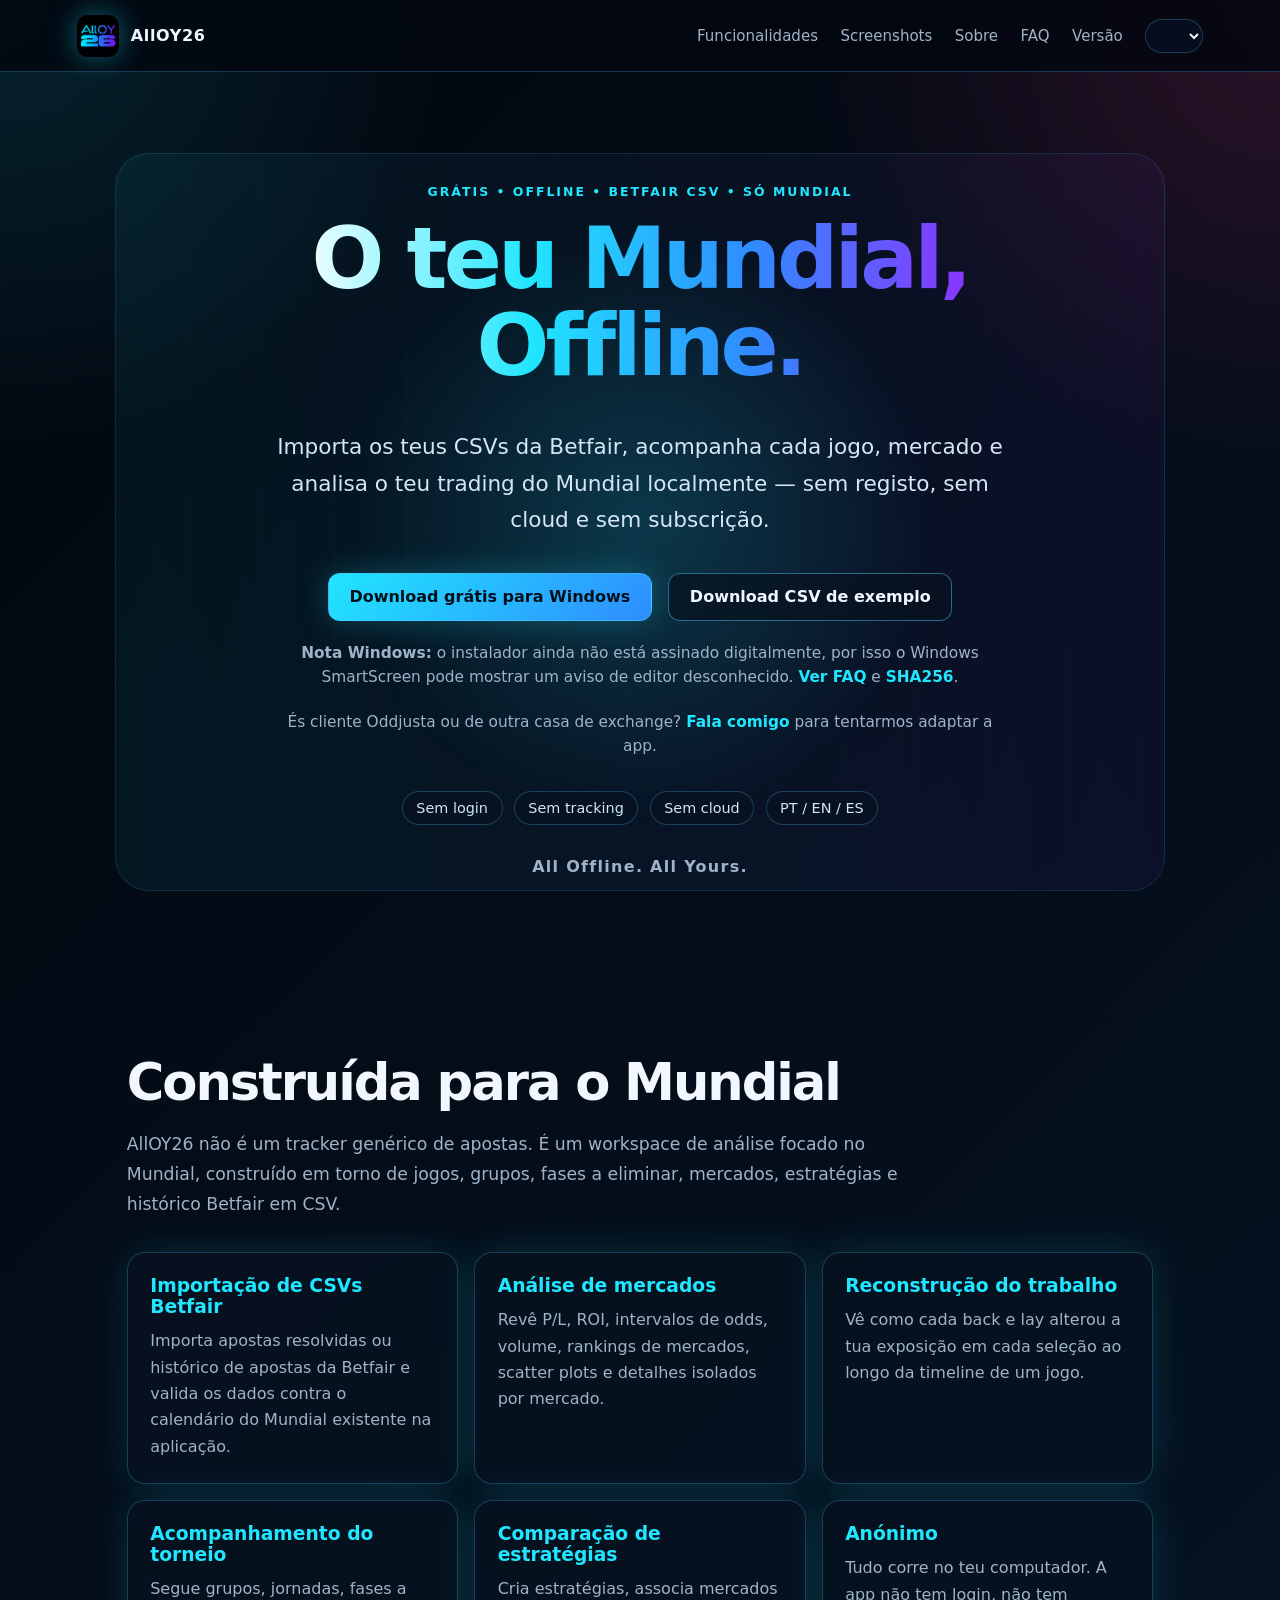
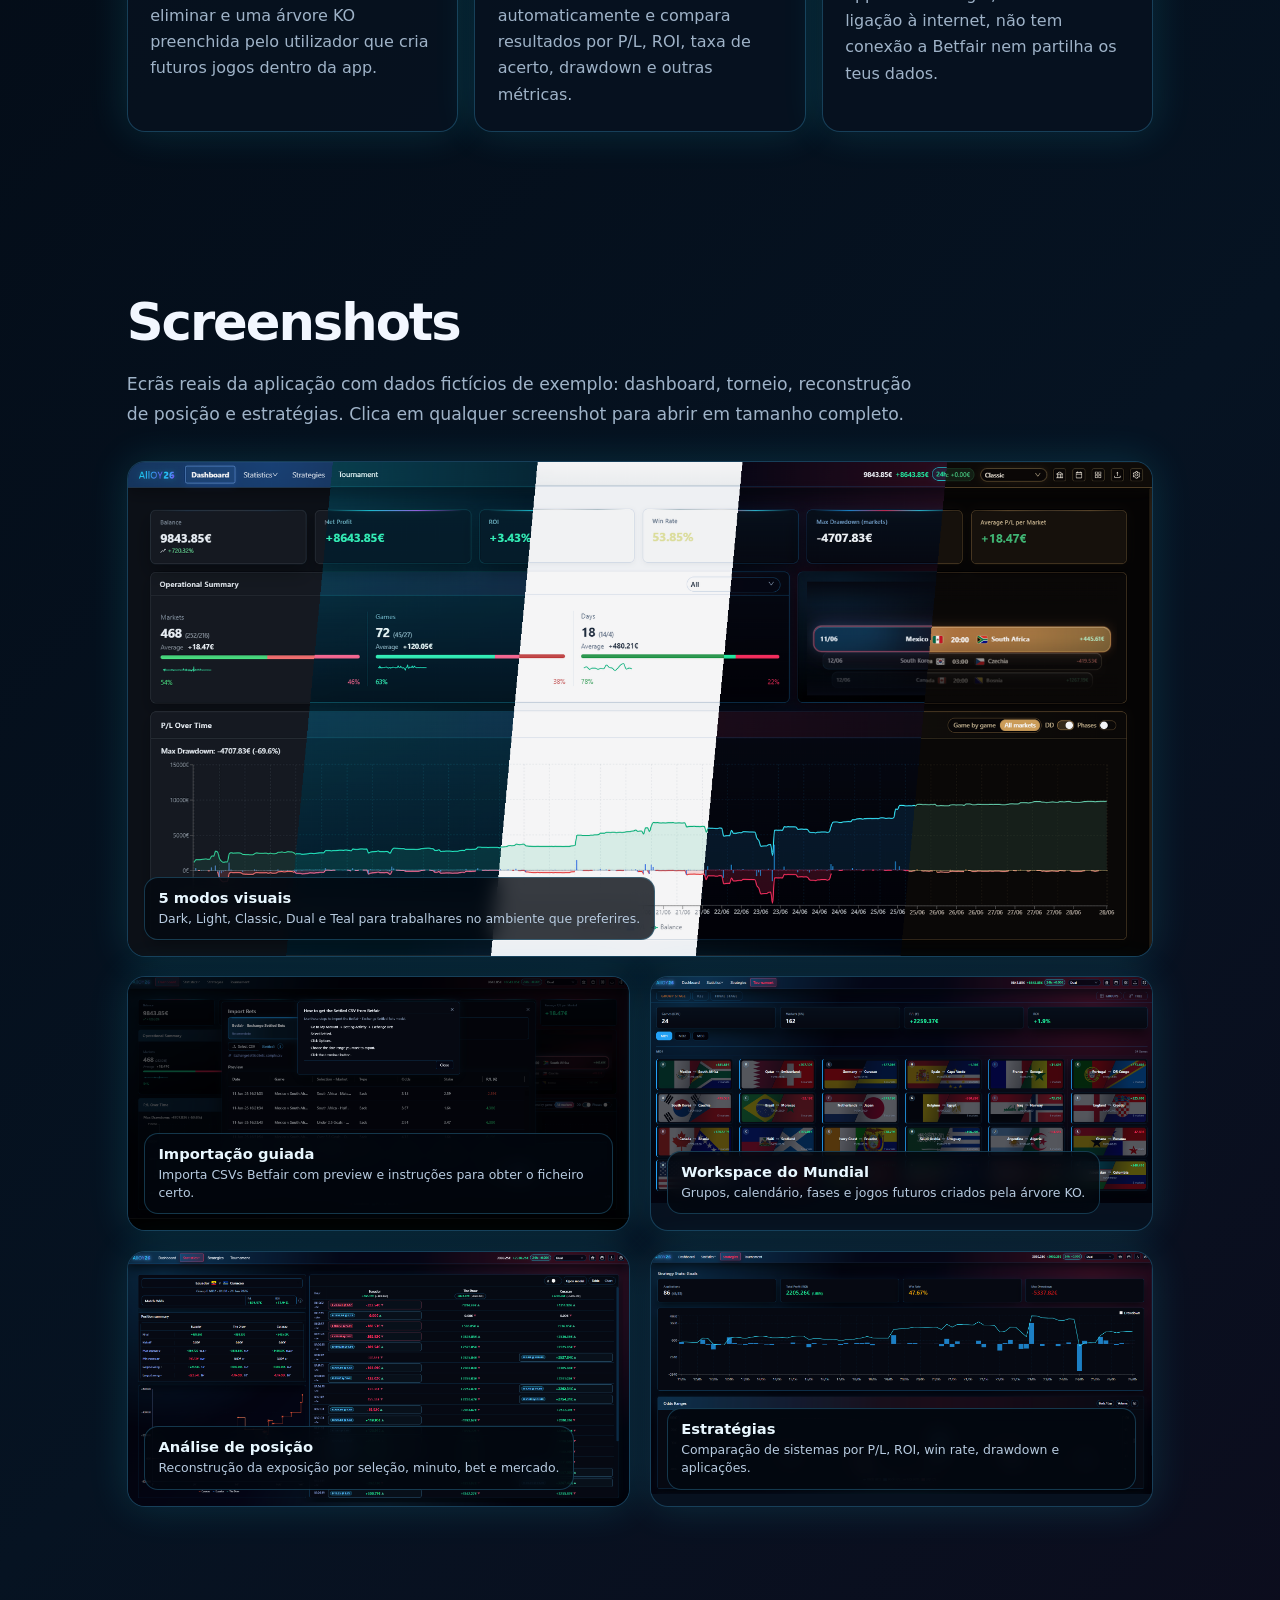
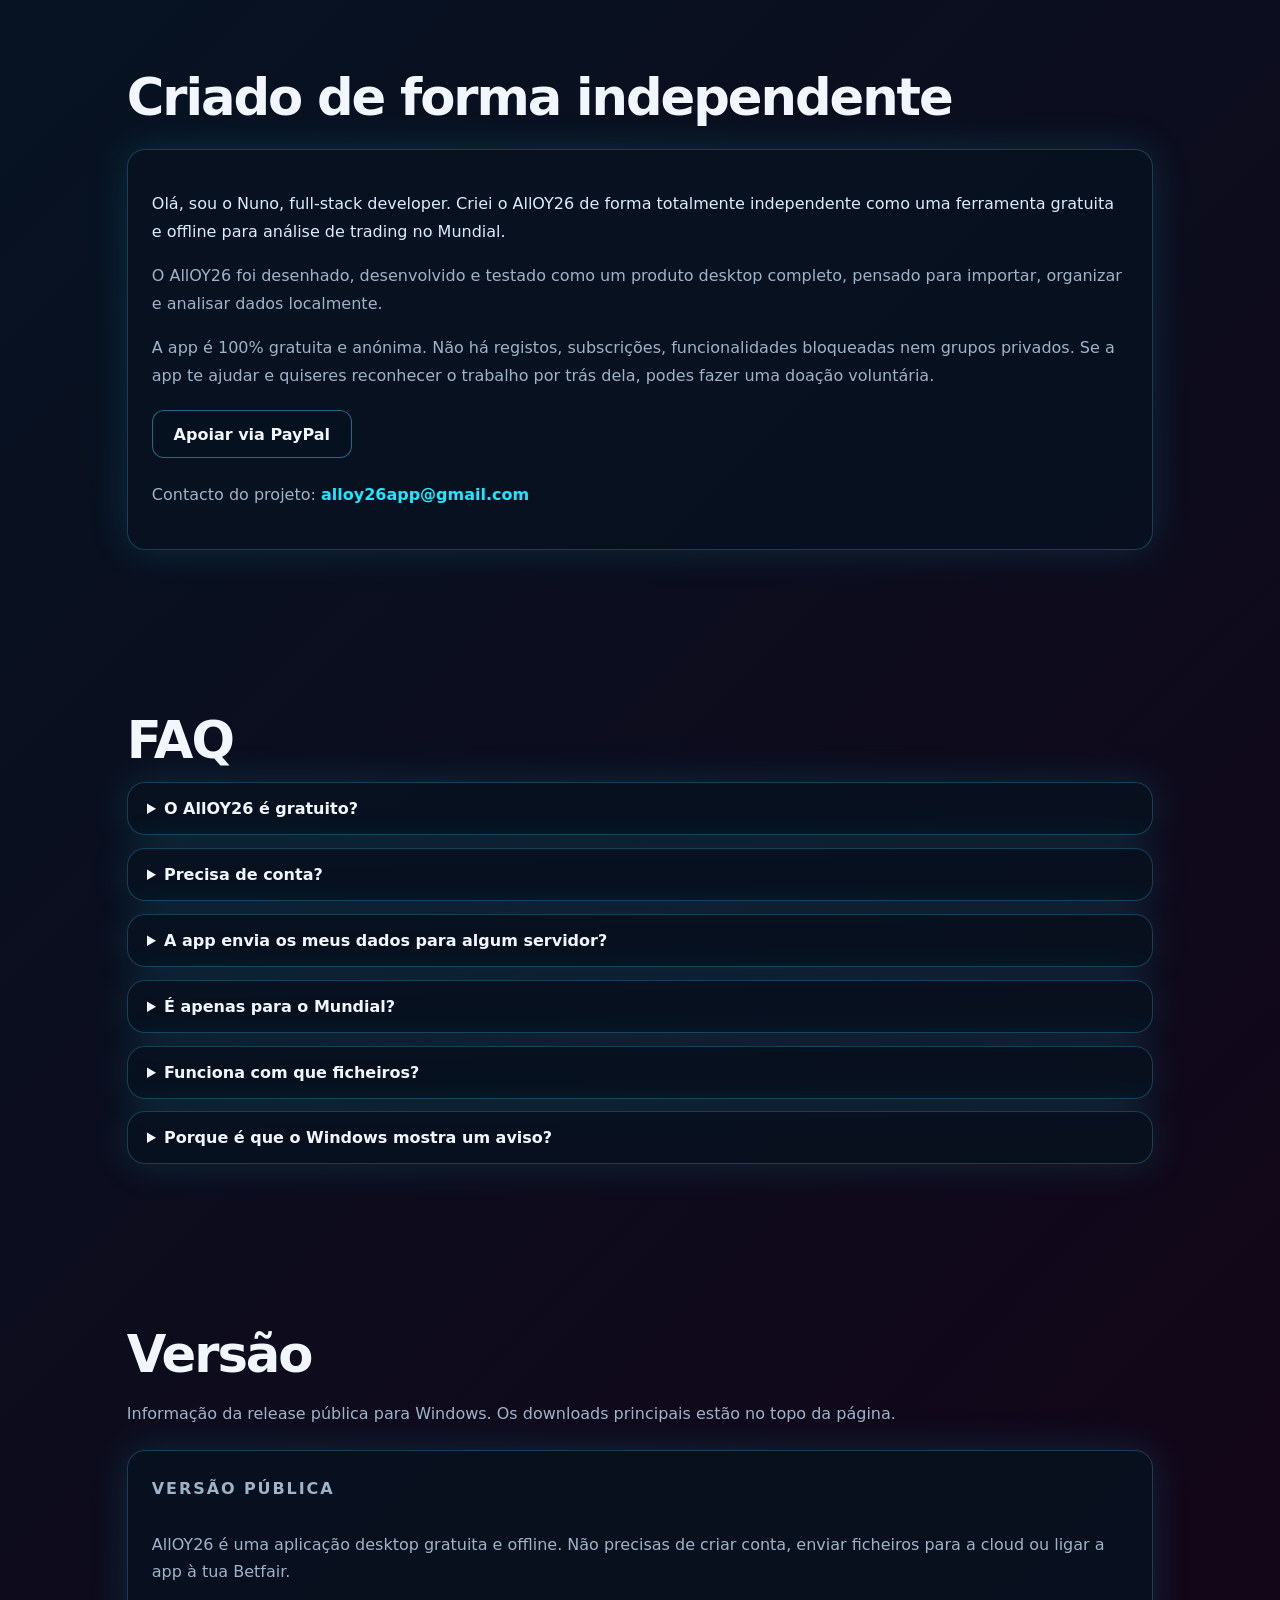
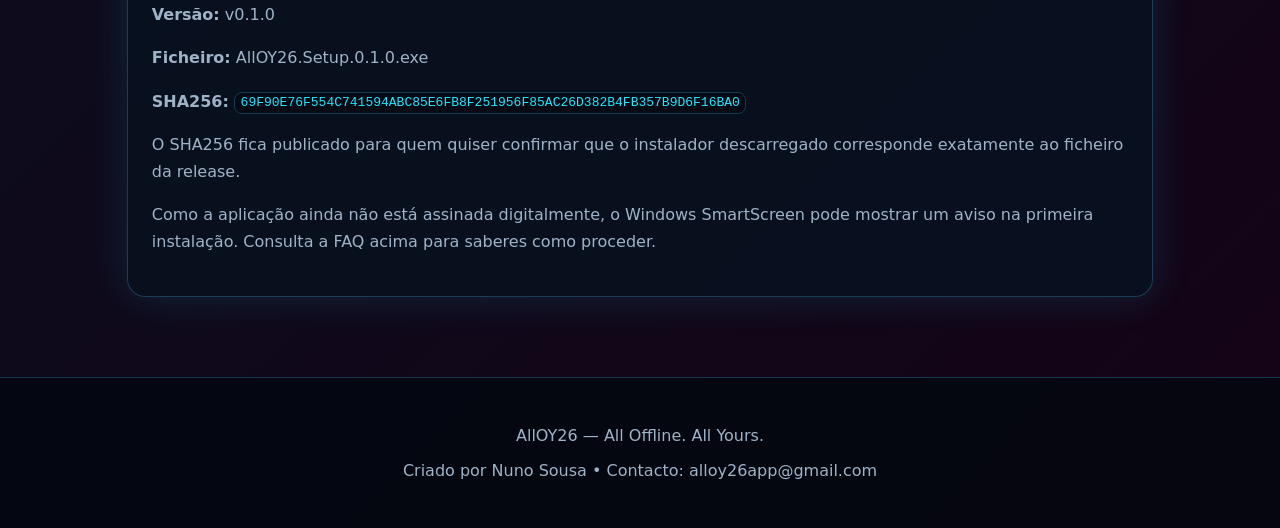
==== index.html @ cfda2766 "windows note" ====
<!DOCTYPE html>
<html lang="pt">
<head>
  <meta charset="UTF-8" />
  <meta name="viewport" content="width=device-width, initial-scale=1.0" />

  <title>AllOY26 — Analista Offline de Trading para o Mundial</title>

  <meta
    name="description"
    content="AllOY26 é uma aplicação gratuita e offline para analisar trading do Mundial através de CSVs da Betfair. Sem conta, sem cloud e sem subscrição."
  />

  <link rel="stylesheet" href="styles.css" />
</head>

<body>
  <header class="site-header">
    <div class="brand">
      <img class="brand-logo" src="assets/logo.png" alt="Logótipo AllOY26">
      <span>AllOY26</span>
    </div>

    <nav>
      <a href="#features">Funcionalidades</a>
      <a href="#screenshots">Screenshots</a>
      <a href="#about">Sobre</a>
      <a href="#faq">FAQ</a>
      <a href="#download">Versão</a>
      <label class="language-picker" aria-label="Escolher idioma">
        <select onchange="window.location.href = this.value">
          <option value="index.html" selected>🇵🇹</option>
          <option value="en.html">🇬🇧</option>
          <option value="es.html">🇪🇸</option>
        </select>
      </label>
    </nav>
  </header>

  <main>
    <section class="hero">
      <div class="hero-glow"></div>

      <p class="eyebrow">Grátis • Offline • Betfair CSV • Só Mundial</p>

      <h1>O teu Mundial,<br>Offline.</h1>

      <p class="hero-text">
        Importa os teus CSVs da Betfair, acompanha cada jogo, mercado e analisa
        o teu trading do Mundial localmente — sem registo, sem cloud e sem subscrição.
      </p>

      <div class="hero-actions">
        <a class="btn primary" href="https://github.com/NunoSousa9/alloy26/releases/download/v0.1.0/AllOY26.Setup.0.1.0.exe">
          Download grátis para Windows
        </a>
        <a class="btn secondary" href="https://github.com/NunoSousa9/alloy26/releases/download/v0.1.0/ExchangeSettledBets_WCsample.csv">
          Download CSV de exemplo
        </a>
      </div>

      <p class="hero-note">
        <strong>Nota Windows:</strong> o instalador ainda não está assinado digitalmente,
        por isso o Windows SmartScreen pode mostrar um aviso de editor desconhecido.
        <a href="#faq">Ver FAQ</a> e <a href="#download">SHA256</a>.
      </p>

      <p class="hero-note">
        És cliente Oddjusta ou de outra casa de exchange?
        <a href="mailto:alloy26app@gmail.com">Fala comigo</a> para tentarmos adaptar a app.
      </p>

      <div class="trust-row">
        <span>Sem login</span>
        <span>Sem tracking</span>
        <span>Sem cloud</span>
        <span>PT / EN / ES</span>
      </div>

      <p class="tagline">All Offline. All Yours.</p>
    </section>

    <section id="features" class="section">
      <h2>Construída para o Mundial</h2>

      <p class="section-intro">
        AllOY26 não é um tracker genérico de apostas. É um workspace de análise
        focado no Mundial, construído em torno de jogos, grupos, fases a eliminar,
        mercados, estratégias e histórico Betfair em CSV.
      </p>

      <div class="feature-grid">
        <article>
          <h3>Importação de CSVs Betfair</h3>
          <p>
            Importa apostas resolvidas ou histórico de apostas da Betfair e valida
            os dados contra o calendário do Mundial existente na aplicação.
          </p>
        </article>

        <article>
          <h3>Análise de mercados</h3>
          <p>
            Revê P/L, ROI, intervalos de odds, volume, rankings de mercados,
            scatter plots e detalhes isolados por mercado.
          </p>
        </article>

        <article>
          <h3>Reconstrução do trabalho</h3>
          <p>
            Vê como cada back e lay alterou a tua exposição em cada seleção
            ao longo da timeline de um jogo.
          </p>
        </article>

        <article>
          <h3>Acompanhamento do torneio</h3>
          <p>
            Segue grupos, jornadas, fases a eliminar e uma árvore KO preenchida
            pelo utilizador que cria futuros jogos dentro da app.
          </p>
        </article>

        <article>
          <h3>Comparação de estratégias</h3>
          <p>
            Cria estratégias, associa mercados automaticamente e compara resultados
            por P/L, ROI, taxa de acerto, drawdown e outras métricas.
          </p>
        </article>

        <article>
          <h3>Anónimo</h3>
          <p>
            Tudo corre no teu computador. A app não tem login, não tem ligação à internet,
            não tem conexão a Betfair nem partilha os teus dados.
          </p>
        </article>
      </div>
    </section>

    <section id="screenshots" class="section screenshots">
      <h2>Screenshots</h2>

      <p class="section-intro">
        Ecrãs reais da aplicação com dados fictícios de exemplo: dashboard,
        torneio, reconstrução de posição e estratégias. Clica em qualquer
        screenshot para abrir em tamanho completo.
      </p>

      <div class="screenshot-showcase">
        <a class="screenshot-card screenshot-main" href="assets/visual-modes.png" target="_blank" rel="noopener">
          <img src="assets/visual-modes.png" alt="Dashboard AllOY26 dividido em cinco modos visuais">
          <figcaption>
            <strong>5 modos visuais</strong>
            <span>Dark, Light, Classic, Dual e Teal para trabalhares no ambiente que preferires.</span>
          </figcaption>
        </a>

        <div class="screenshot-grid">
          <a class="screenshot-card" href="assets/import-guided.png" target="_blank" rel="noopener">
            <img src="assets/import-guided.png" alt="Importador AllOY26 com preview e instruções para obter CSV Betfair">
            <figcaption>
              <strong>Importação guiada</strong>
              <span>Importa CSVs Betfair com preview e instruções para obter o ficheiro certo.</span>
            </figcaption>
          </a>

          <a class="screenshot-card" href="assets/tournament.png" target="_blank" rel="noopener">
            <img src="assets/tournament.png" alt="Área de torneio do Mundial no AllOY26">
            <figcaption>
              <strong>Workspace do Mundial</strong>
              <span>Grupos, calendário, fases e jogos futuros criados pela árvore KO.</span>
            </figcaption>
          </a>

          <a class="screenshot-card" href="assets/position-analysis.png" target="_blank" rel="noopener">
            <img src="assets/position-analysis.png" alt="Análise de posição e exposição no AllOY26">
            <figcaption>
              <strong>Análise de posição</strong>
              <span>Reconstrução da exposição por seleção, minuto, bet e mercado.</span>
            </figcaption>
          </a>

          <a class="screenshot-card" href="assets/strategies.png" target="_blank" rel="noopener">
            <img src="assets/strategies.png" alt="Página de estatísticas de estratégias no AllOY26">
            <figcaption>
              <strong>Estratégias</strong>
              <span>Comparação de sistemas por P/L, ROI, win rate, drawdown e aplicações.</span>
            </figcaption>
          </a>
        </div>
      </div>
    </section>

    <section id="about" class="section about">
      <h2>Criado de forma independente</h2>

      <div class="about-card">
        <p>
          Olá, sou o Nuno, full-stack developer. Criei o AllOY26 de forma
          totalmente independente como uma ferramenta gratuita e offline para
          análise de trading no Mundial.
        </p>

        <p>
          O AllOY26 foi desenhado, desenvolvido e testado como um produto desktop
          completo, pensado para importar, organizar e analisar dados localmente.
        </p>

        <p>
          A app é 100% gratuita e anónima. Não há registos, subscrições,
          funcionalidades bloqueadas nem grupos privados. Se a app te ajudar
          e quiseres reconhecer o trabalho por trás dela, podes fazer uma
          doação voluntária.
        </p>

        <div class="about-actions">
          <a class="btn secondary" href="https://www.paypal.com/paypalme/AllOYApp" target="_blank" rel="noopener">
            Apoiar via PayPal
          </a>
        </div>

        <p>
          Contacto do projeto:
          <a href="mailto:alloy26app@gmail.com">alloy26app@gmail.com</a>
        </p>
      </div>
    </section>

    <section id="faq" class="section faq">
      <h2>FAQ</h2>

      <details>
        <summary>O AllOY26 é gratuito?</summary>
        <p>Sim. A aplicação é gratuita para descarregar e usar.</p>
      </details>

      <details>
        <summary>Precisa de conta?</summary>
        <p>Não. Não existe login, sistema de contas ou registo.</p>
      </details>

      <details>
        <summary>A app envia os meus dados para algum servidor?</summary>
        <p>Não. O AllOY26 é offline. Os teus CSVs e dados ficam no teu computador.</p>
      </details>

      <details>
        <summary>É apenas para o Mundial?</summary>
        <p>
          Sim. O AllOY26 foi construído especificamente para a estrutura, calendário,
          grupos e fases a eliminar do Mundial.
        </p>
      </details>

      <details>
        <summary>Funciona com que ficheiros?</summary>
        <p>
          A aplicação foi pensada para importar CSVs da Betfair relacionados com
          apostas e mercados do Mundial.
        </p>
      </details>

      <details>
        <summary>Porque é que o Windows mostra um aviso?</summary>
        <p>
          Como o AllOY26 é uma app indie nova e ainda não possui certificado de assinatura
          digital, o Windows SmartScreen pode mostrar um aviso na primeira instalação.
          Isto é comum em aplicações novas de developers independentes.
        </p>
        <p>
          Para instalar, clica em "Mais informações" e depois em "Executar mesmo assim".
          Também podes verificar a integridade do ficheiro através do SHA256 publicado
          na secção Versão.
        </p>
      </details>

    </section>

    <section id="download" class="section download">
      <h2>Versão</h2>
    
      <p>
        Informação da release pública para Windows. Os downloads principais estão
        no topo da página.
      </p>
    
      <div class="download-box">
        <p class="status">Versão pública</p>
    
        <p>
          AllOY26 é uma aplicação desktop gratuita e offline. Não precisas de
          criar conta, enviar ficheiros para a cloud ou ligar a app à tua Betfair.
        </p>
    
        <p>
          <strong>Versão:</strong> v0.1.0
        </p>
    
        <p>
          <strong>Ficheiro:</strong> AllOY26.Setup.0.1.0.exe
        </p>
    
        <p>
          <strong>SHA256:</strong>
          <code>69F90E76F554C741594ABC85E6FB8F251956F85AC26D382B4FB357B9D6F16BA0</code>
        </p>
    
        <p>
          O SHA256 fica publicado para quem quiser confirmar que o instalador
          descarregado corresponde exatamente ao ficheiro da release.
        </p>
    
        <p>
          Como a aplicação ainda não está assinada digitalmente, o Windows SmartScreen
          pode mostrar um aviso na primeira instalação. Consulta a FAQ acima para saberes
          como proceder.
        </p>
      </div>
    </section>
  </main>

  <footer>
    <p>AllOY26 — All Offline. All Yours.</p>
    <p>Criado por Nuno Sousa • Contacto: alloy26app@gmail.com</p>
  </footer>
</body>
</html>
---- styles.css ----
:root {
  --bg: #02070f;
  --bg-soft: #061424;
  --card: rgba(7, 18, 32, 0.86);
  --card-strong: rgba(10, 28, 48, 0.95);
  --border: rgba(74, 198, 255, 0.26);
  --border-strong: rgba(74, 198, 255, 0.48);
  --text: #f2f7ff;
  --muted: #9fb3c8;
  --cyan: #20e6ff;
  --blue: #2f8cff;
  --violet: #8a35ff;
  --pink: #ff2d7a;
  --green: #21f0a0;
  --shadow: 0 0 40px rgba(32, 230, 255, 0.14);
}

* {
  box-sizing: border-box;
}

html {
  scroll-behavior: smooth;
}

body {
  margin: 0;
  font-family: Inter, system-ui, -apple-system, BlinkMacSystemFont, "Segoe UI", sans-serif;
  background:
    radial-gradient(circle at top left, rgba(32, 230, 255, 0.13), transparent 28rem),
    radial-gradient(circle at top right, rgba(255, 45, 122, 0.16), transparent 30rem),
    linear-gradient(135deg, #02070f 0%, #061322 48%, #150316 100%);
  color: var(--text);
  min-height: 100vh;
}

a {
  color: inherit;
  text-decoration: none;
}

.site-header {
  position: sticky;
  top: 0;
  z-index: 10;
  height: 72px;
  display: flex;
  align-items: center;
  justify-content: space-between;
  padding: 0 6vw;
  border-bottom: 1px solid var(--border);
  background: rgba(2, 7, 15, 0.82);
  backdrop-filter: blur(16px);
}

.brand {
  display: flex;
  align-items: center;
  gap: 0.75rem;
  font-weight: 800;
  letter-spacing: 0.04em;
}

.brand-logo {
  width: 42px;
  height: 42px;
  object-fit: contain;
  border-radius: 10px;
  display: block;
  filter: drop-shadow(0 0 14px rgba(32, 230, 255, 0.4));
}

nav {
  display: flex;
  align-items: center;
  gap: 1.4rem;
  color: var(--muted);
  font-size: 0.94rem;
}

nav a:hover {
  color: var(--cyan);
}

.language-picker {
  position: relative;
}

.language-picker select {
  min-height: 34px;
  width: 58px;
  padding: 0 1.6rem 0 0.65rem;
  border: 1px solid var(--border);
  border-radius: 999px;
  background: rgba(7, 18, 32, 0.82);
  color: var(--text);
  font: inherit;
  cursor: pointer;
  outline: none;
}

.language-picker select:hover,
.language-picker select:focus {
  border-color: var(--cyan);
}

main {
  overflow: hidden;
}

.hero {
  position: relative;
  min-height: calc(100vh - 72px);
  display: grid;
  place-items: center;
  text-align: center;
  padding: 7rem 6vw 5rem;
}

.hero::before {
  content: "";
  position: absolute;
  inset: 9%;
  border: 1px solid rgba(74, 198, 255, 0.14);
  border-radius: 34px;
  background:
    linear-gradient(90deg, rgba(32, 230, 255, 0.06), rgba(138, 53, 255, 0.06)),
    repeating-linear-gradient(
      90deg,
      transparent 0,
      transparent 72px,
      rgba(74, 198, 255, 0.035) 73px
    );
  pointer-events: none;
}

.hero > * {
  position: relative;
  z-index: 2;
}

.hero-glow {
  position: absolute;
  width: 620px;
  height: 620px;
  border-radius: 50%;
  background: radial-gradient(circle, rgba(32, 230, 255, 0.18), transparent 68%);
  filter: blur(12px);
}

.eyebrow {
  margin: 0 0 1rem;
  color: var(--cyan);
  font-weight: 800;
  letter-spacing: 0.16em;
  text-transform: uppercase;
  font-size: 0.78rem;
}

h1 {
  max-width: 980px;
  margin: 0;
  font-size: clamp(2.8rem, 6.7vw, 6.2rem);
  line-height: 1.02;
  letter-spacing: -0.045em;
  background: linear-gradient(90deg, #eaffff, var(--cyan), var(--blue), var(--violet));
  -webkit-background-clip: text;
  background-clip: text;
  color: transparent;
  padding-bottom: 0.08em;
}

.hero-text {
  max-width: 760px;
  margin: 2rem auto 0;
  color: #d5e6f7;
  font-size: clamp(1.05rem, 1.8vw, 1.35rem);
  line-height: 1.7;
}

.hero-note {
  max-width: 720px;
  margin: 1.25rem auto 0;
  color: var(--muted);
  font-size: 0.96rem;
  line-height: 1.6;
}

.hero-note a {
  color: var(--cyan);
  font-weight: 800;
}

.hero-actions {
  display: flex;
  justify-content: center;
  gap: 1rem;
  flex-wrap: wrap;
  margin-top: 2.1rem;
}

.btn {
  display: inline-flex;
  align-items: center;
  justify-content: center;
  min-height: 48px;
  padding: 0 1.3rem;
  border-radius: 12px;
  font-weight: 800;
  border: 1px solid var(--border-strong);
  transition: transform 0.16s ease, box-shadow 0.16s ease, border-color 0.16s ease;
}

.btn:hover {
  transform: translateY(-2px);
}

.btn.primary {
  background: linear-gradient(135deg, var(--cyan), var(--blue));
  color: #00111b;
  box-shadow: 0 0 32px rgba(32, 230, 255, 0.24);
}

.btn.secondary {
  background: rgba(7, 18, 32, 0.74);
  color: var(--text);
}

.trust-row {
  display: flex;
  justify-content: center;
  gap: 0.7rem;
  flex-wrap: wrap;
  margin-top: 2rem;
}

.trust-row span {
  border: 1px solid var(--border);
  background: rgba(7, 18, 32, 0.75);
  color: #cde6f8;
  border-radius: 999px;
  padding: 0.5rem 0.85rem;
  font-size: 0.9rem;
}

.tagline {
  margin-top: 2rem;
  color: var(--muted);
  font-weight: 700;
  letter-spacing: 0.08em;
}

.section {
  max-width: 1180px;
  margin: 0 auto;
  padding: 5rem 6vw;
}

.section h2 {
  margin: 0;
  font-size: clamp(2rem, 4vw, 3.5rem);
  letter-spacing: -0.04em;
}

.section-intro {
  max-width: 800px;
  color: var(--muted);
  font-size: 1.08rem;
  line-height: 1.75;
}

.feature-grid {
  display: grid;
  grid-template-columns: repeat(3, minmax(0, 1fr));
  gap: 1rem;
  margin-top: 2rem;
}

.feature-grid article,
.download-box,
.faq details,
.screenshot-card,
.about-card {
  border: 1px solid var(--border);
  background: var(--card);
  border-radius: 18px;
  box-shadow: var(--shadow);
}

.feature-grid article {
  padding: 1.4rem;
}

.feature-grid h3 {
  margin: 0 0 0.7rem;
  color: var(--cyan);
}

.feature-grid p {
  margin: 0;
  color: var(--muted);
  line-height: 1.65;
}

.screenshot-showcase {
  margin-top: 2rem;
}

.screenshot-grid {
  display: grid;
  grid-template-columns: repeat(2, minmax(0, 1fr));
  gap: 1.2rem;
  margin-top: 1.2rem;
}

.screenshot-card {
  margin: 0;
  color: var(--muted);
  overflow: hidden;
  position: relative;
  background: rgba(7, 18, 32, 0.86);
}

.screenshot-card img {
  width: 100%;
  height: auto;
  display: block;
  opacity: 0.96;
  transition: transform 0.25s ease, opacity 0.25s ease;
}

.screenshot-main img {
  width: 100%;
}

.screenshot-main {
  display: block;
}

.screenshot-card:hover img {
  transform: scale(1.015);
  opacity: 1;
}

.screenshot-card figcaption {
  position: absolute;
  left: 1rem;
  bottom: 1rem;
  max-width: min(520px, calc(100% - 2rem));
  padding: 0.7rem 0.85rem;
  border-radius: 14px;
  background: rgba(2, 7, 15, 0.78);
  border: 1px solid var(--border);
  color: #e8f7ff;
  backdrop-filter: blur(10px);
}

.screenshot-card figcaption strong,
.screenshot-card figcaption span {
  display: block;
}

.screenshot-card figcaption strong {
  font-size: 0.92rem;
  font-weight: 900;
}

.screenshot-card figcaption span {
  margin-top: 0.25rem;
  color: #b7cbe0;
  font-size: 0.78rem;
  line-height: 1.45;
}

.placeholder {
  background:
    linear-gradient(135deg, rgba(32, 230, 255, 0.08), rgba(255, 45, 122, 0.08)),
    repeating-linear-gradient(
      0deg,
      rgba(255, 255, 255, 0.035) 0,
      rgba(255, 255, 255, 0.035) 1px,
      transparent 1px,
      transparent 38px
    );
}

.download-box {
  margin-top: 1.4rem;
  padding: 1.5rem;
}

.status {
  display: inline-flex;
  margin: 0 0 0.8rem;
  color: var(--green);
  font-weight: 900;
  text-transform: uppercase;
  letter-spacing: 0.12em;
}

.download p {
  color: var(--muted);
  line-height: 1.7;
}

.about-card {
  margin-top: 1.4rem;
  padding: 1.5rem;
}

.about-card p {
  color: var(--muted);
  line-height: 1.75;
}

.about-card p:first-child {
  color: #dcecff;
}

.about-actions {
  margin: 1.25rem 0 1.4rem;
}

.about-card .btn {
  color: var(--text);
}

.about-card a {
  color: var(--cyan);
  font-weight: 800;
}

.faq details {
  padding: 1rem 1.2rem;
  margin-top: 0.8rem;
}

.faq summary {
  cursor: pointer;
  font-weight: 800;
}

.faq p {
  color: var(--muted);
  line-height: 1.6;
}

.download-actions {
  display: flex;
  gap: 1rem;
  flex-wrap: wrap;
  margin-top: 1.2rem;
}

code {
  color: var(--cyan);
  background: rgba(2, 7, 15, 0.55);
  border: 1px solid var(--border);
  border-radius: 8px;
  padding: 0.15rem 0.35rem;
  word-break: break-all;
}

footer {
  border-top: 1px solid var(--border);
  padding: 2rem 6vw;
  color: var(--muted);
  text-align: center;
  background: rgba(2, 7, 15, 0.82);
}

@media (max-width: 900px) {
  .site-header {
    height: auto;
    min-height: 72px;
    align-items: flex-start;
    flex-direction: column;
    gap: 1rem;
    padding: 1rem 6vw;
  }

  nav {
    flex-wrap: wrap;
  }

  .hero {
    padding-top: 5rem;
  }

  .feature-grid,
  .screenshot-grid {
    grid-template-columns: 1fr;
  }

  .hero::before {
    inset: 3%;
  }
}
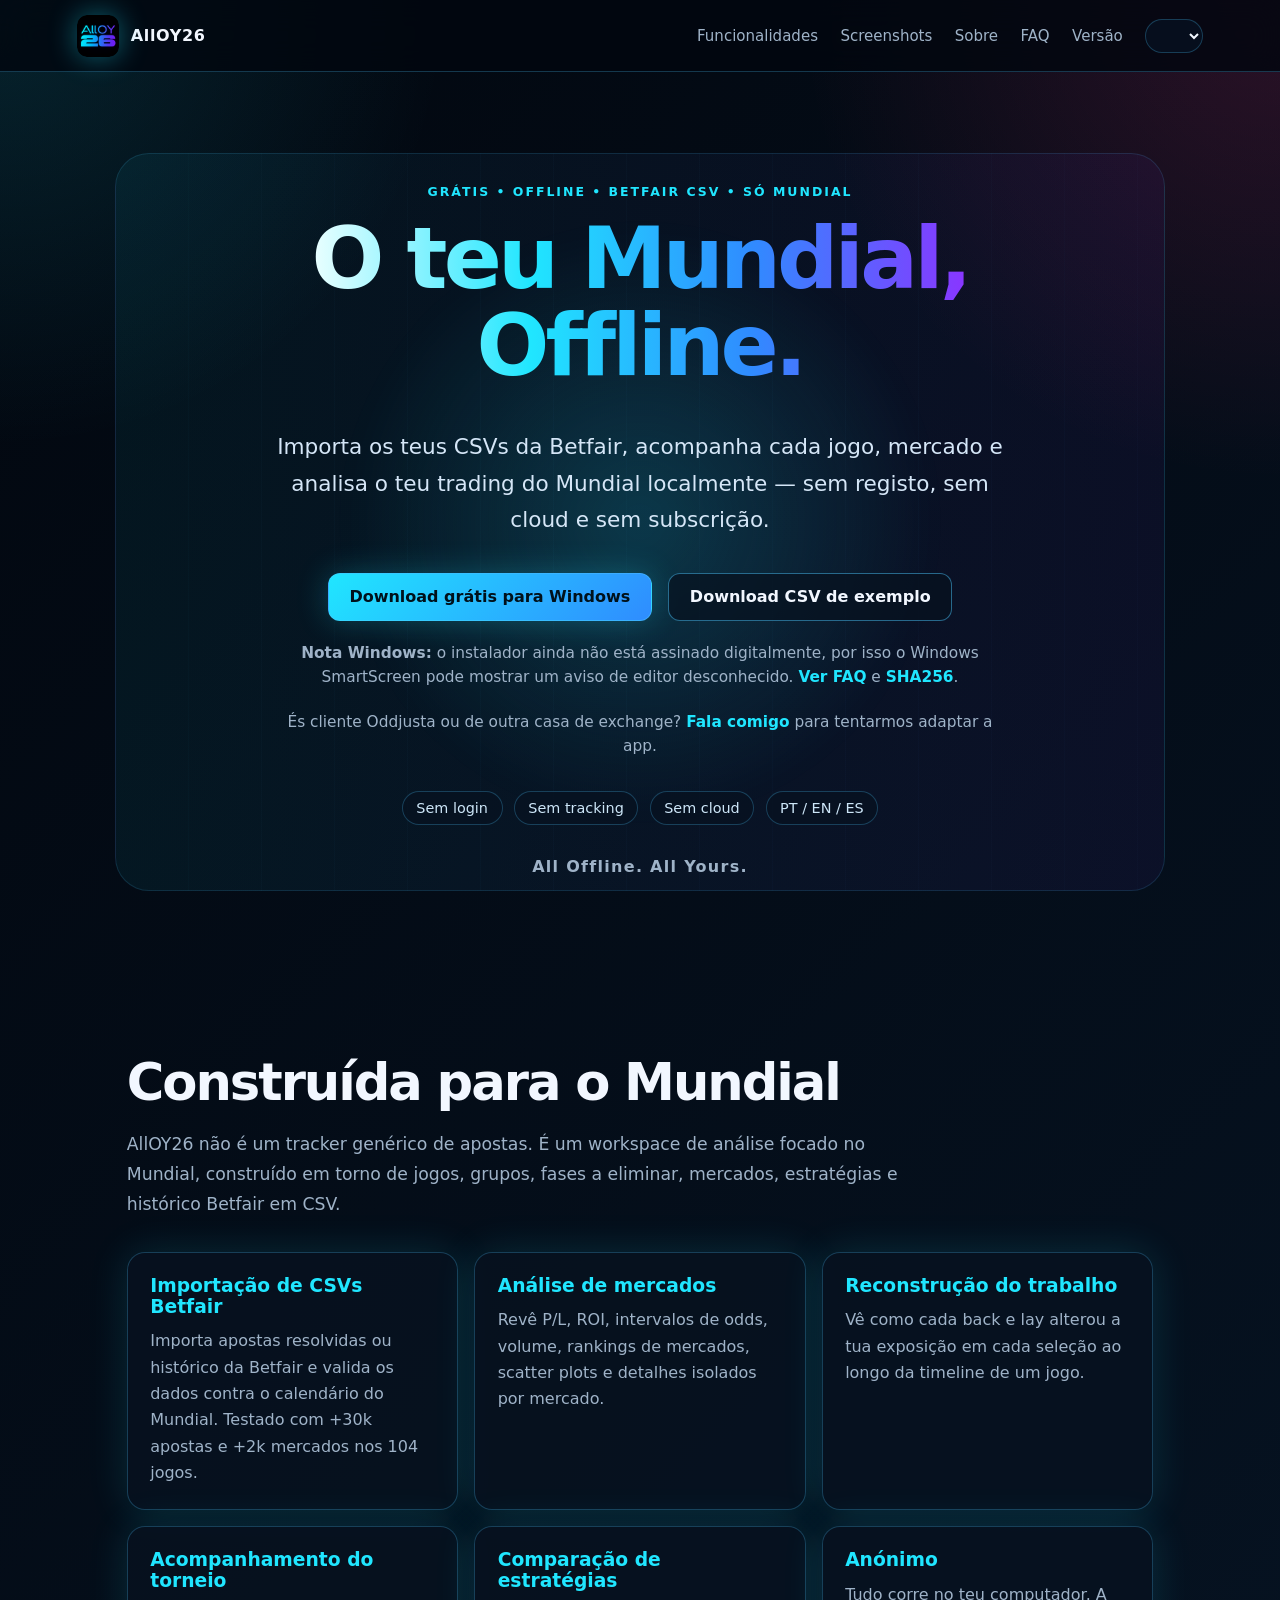
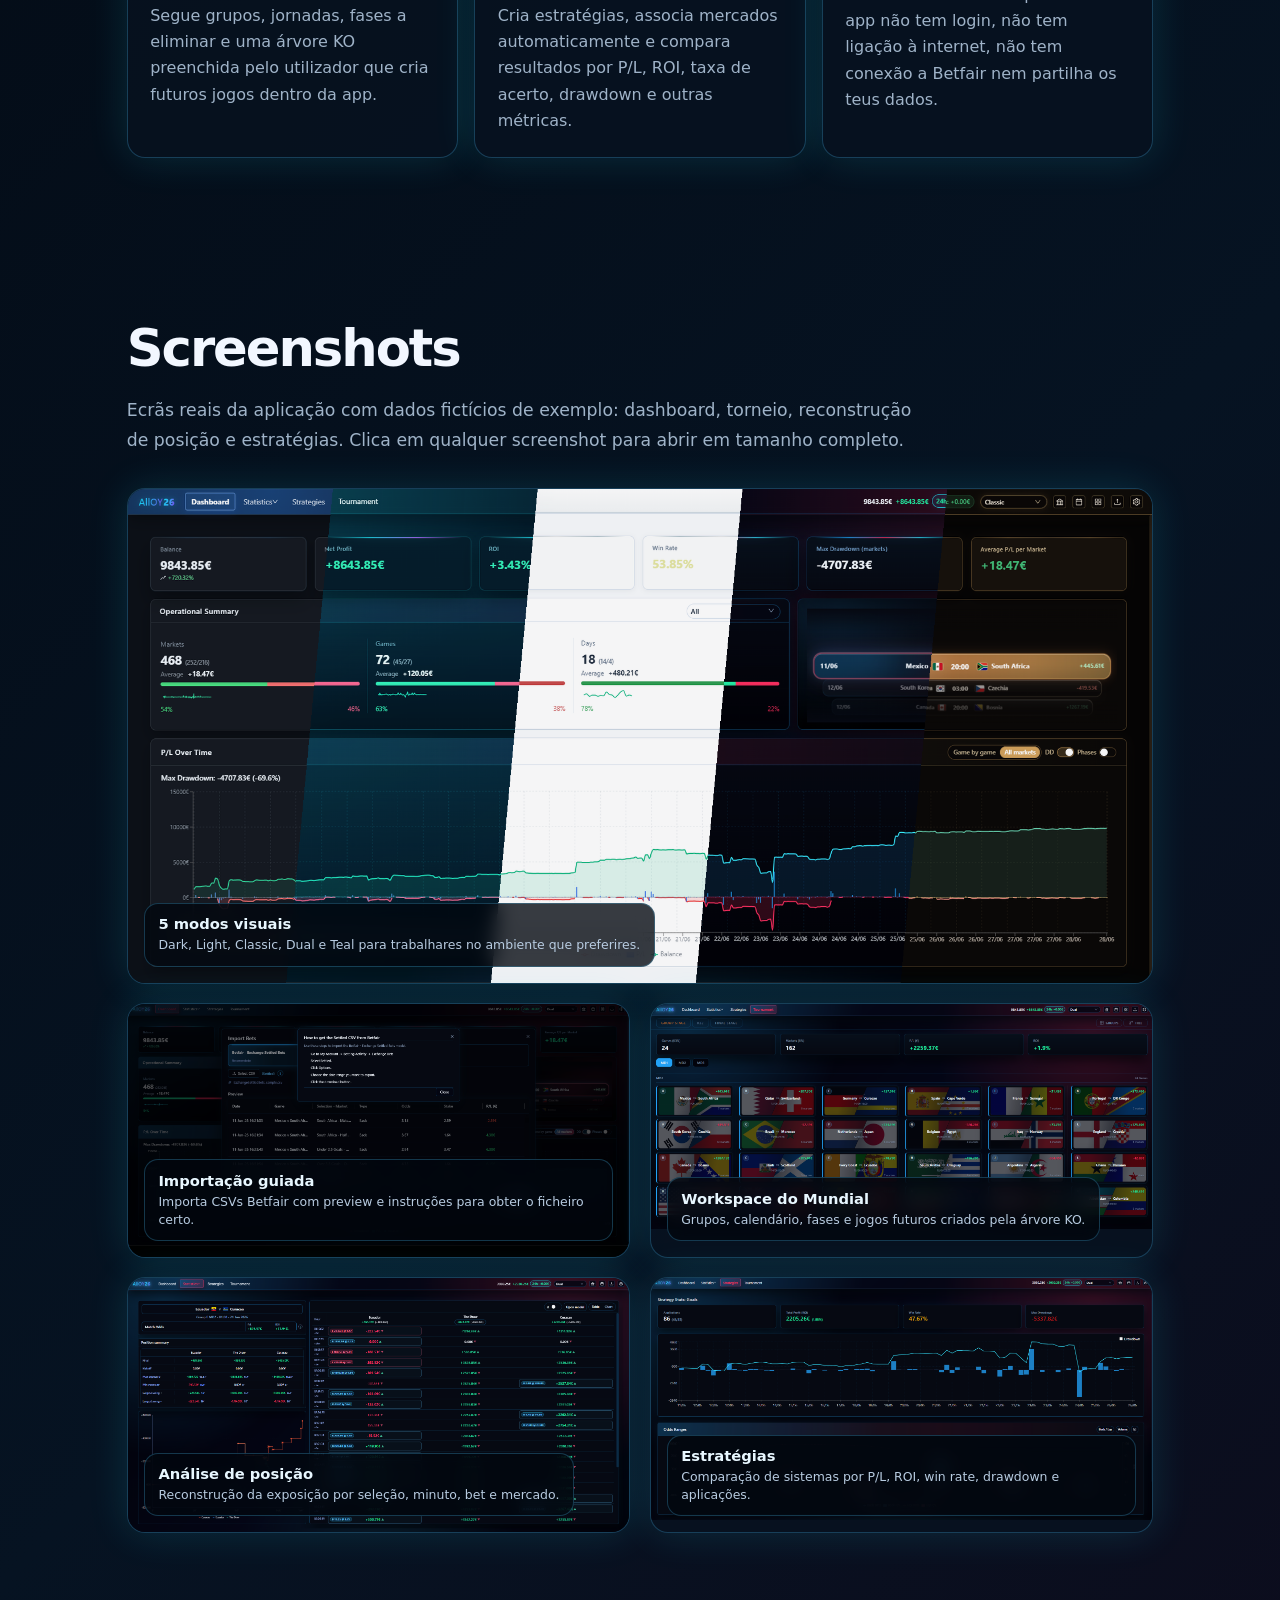
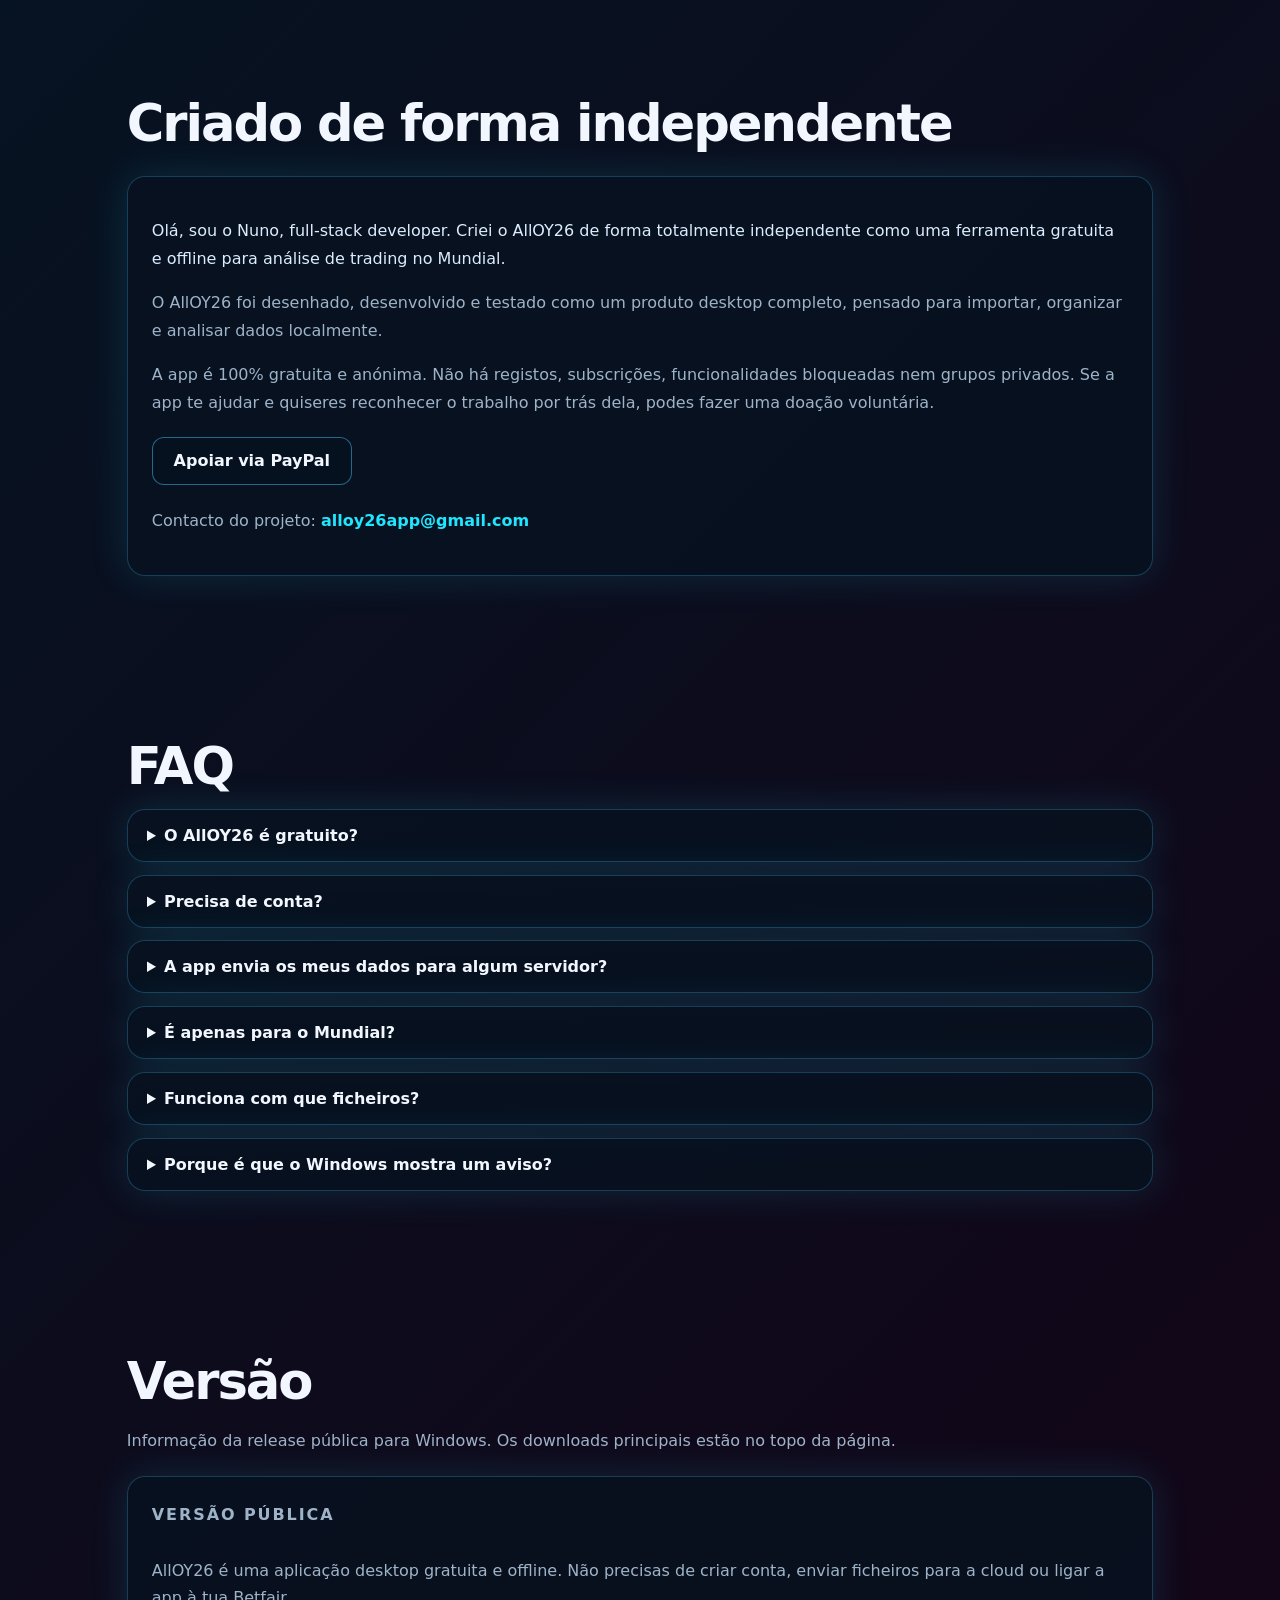
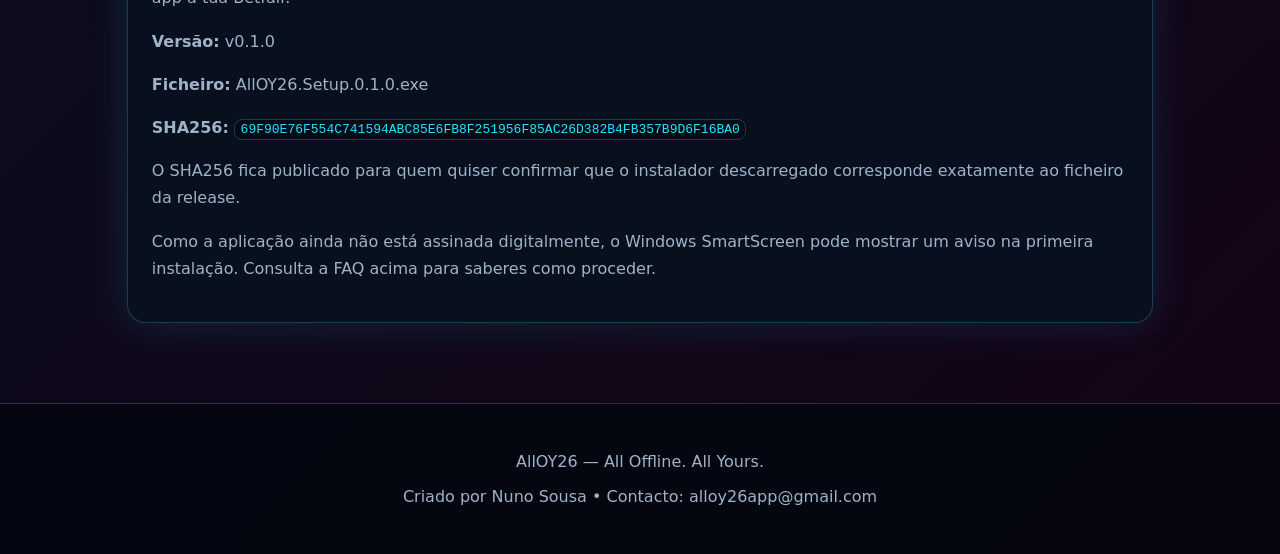
==== commit 35b3f357: "Update description for Betfair CSV import feature" ====
--- a/index.html
+++ b/index.html
@@ -93,8 +93,7 @@
         <article>
           <h3>Importação de CSVs Betfair</h3>
           <p>
-            Importa apostas resolvidas ou histórico de apostas da Betfair e valida
-            os dados contra o calendário do Mundial existente na aplicação.
+            Importa apostas resolvidas ou histórico da Betfair e valida os dados contra o calendário do Mundial. Testado com +30k apostas e +2k mercados nos 104 jogos.
           </p>
         </article>
 
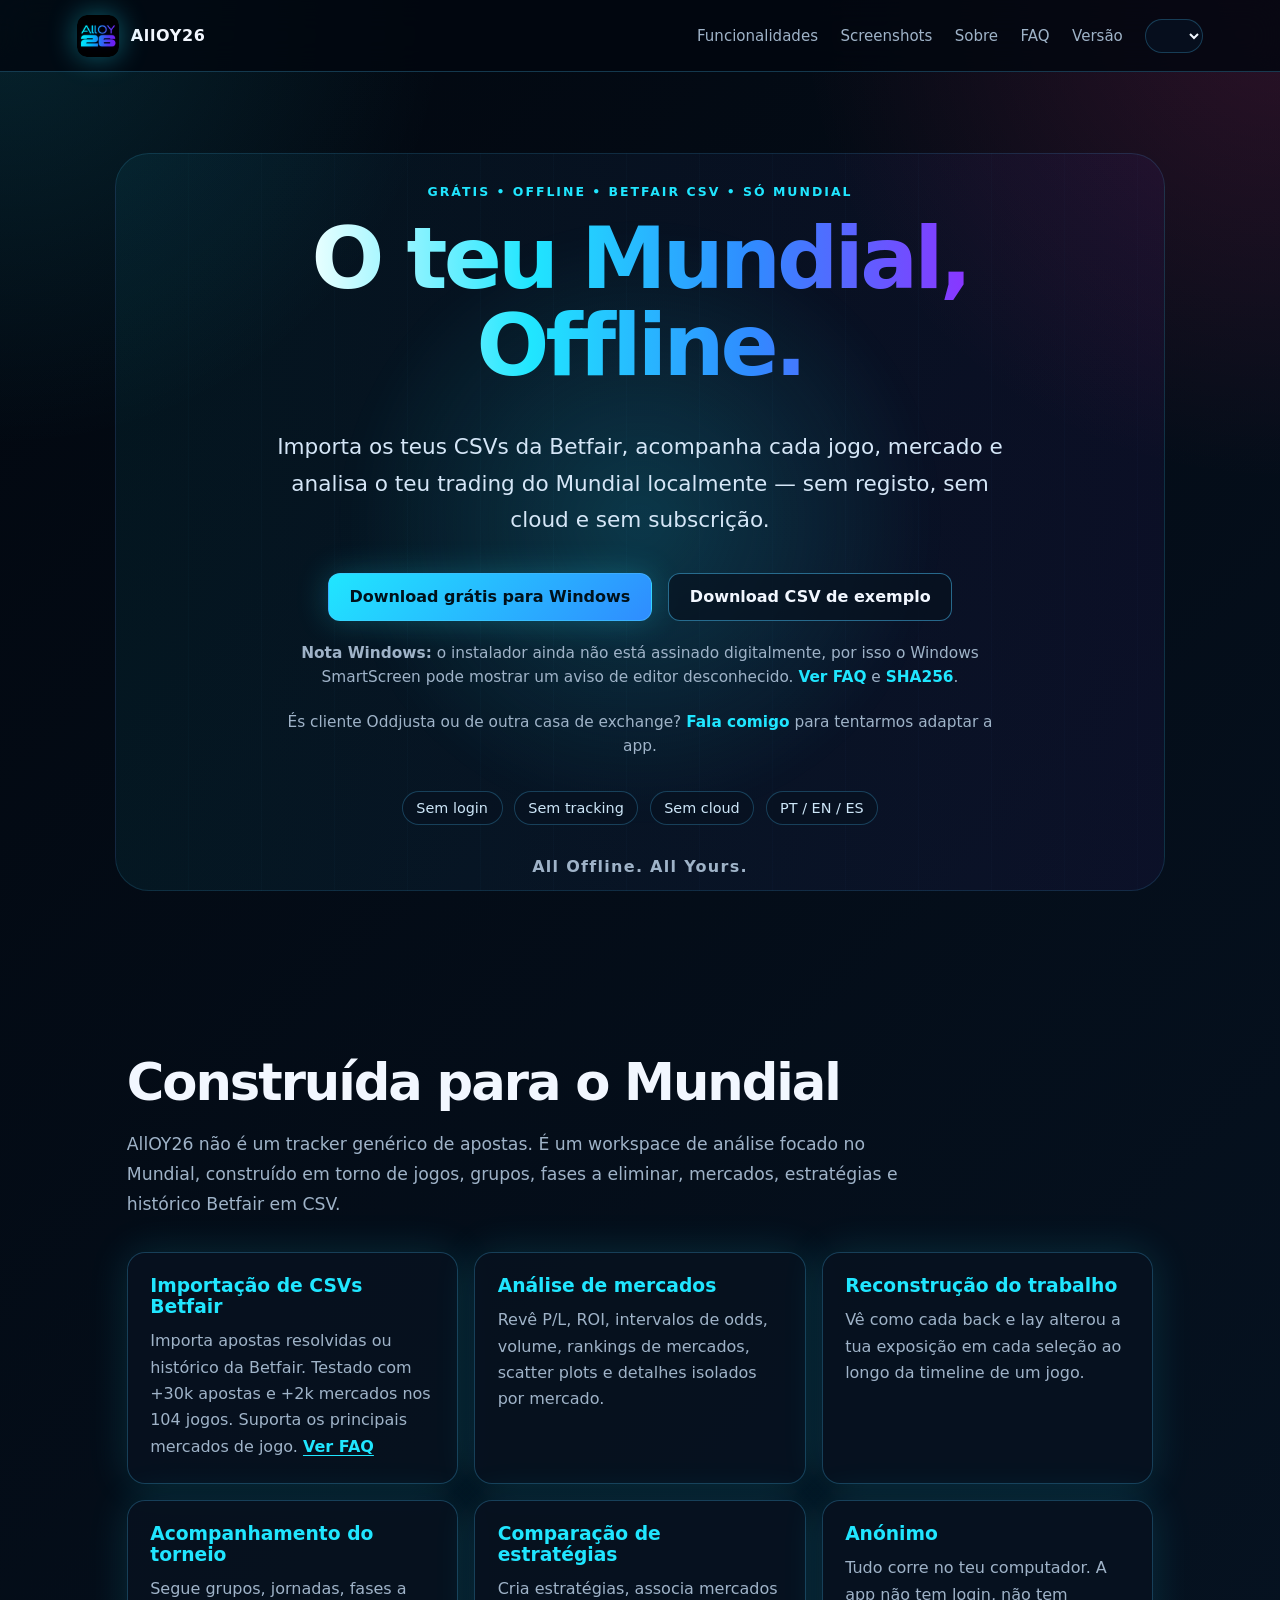
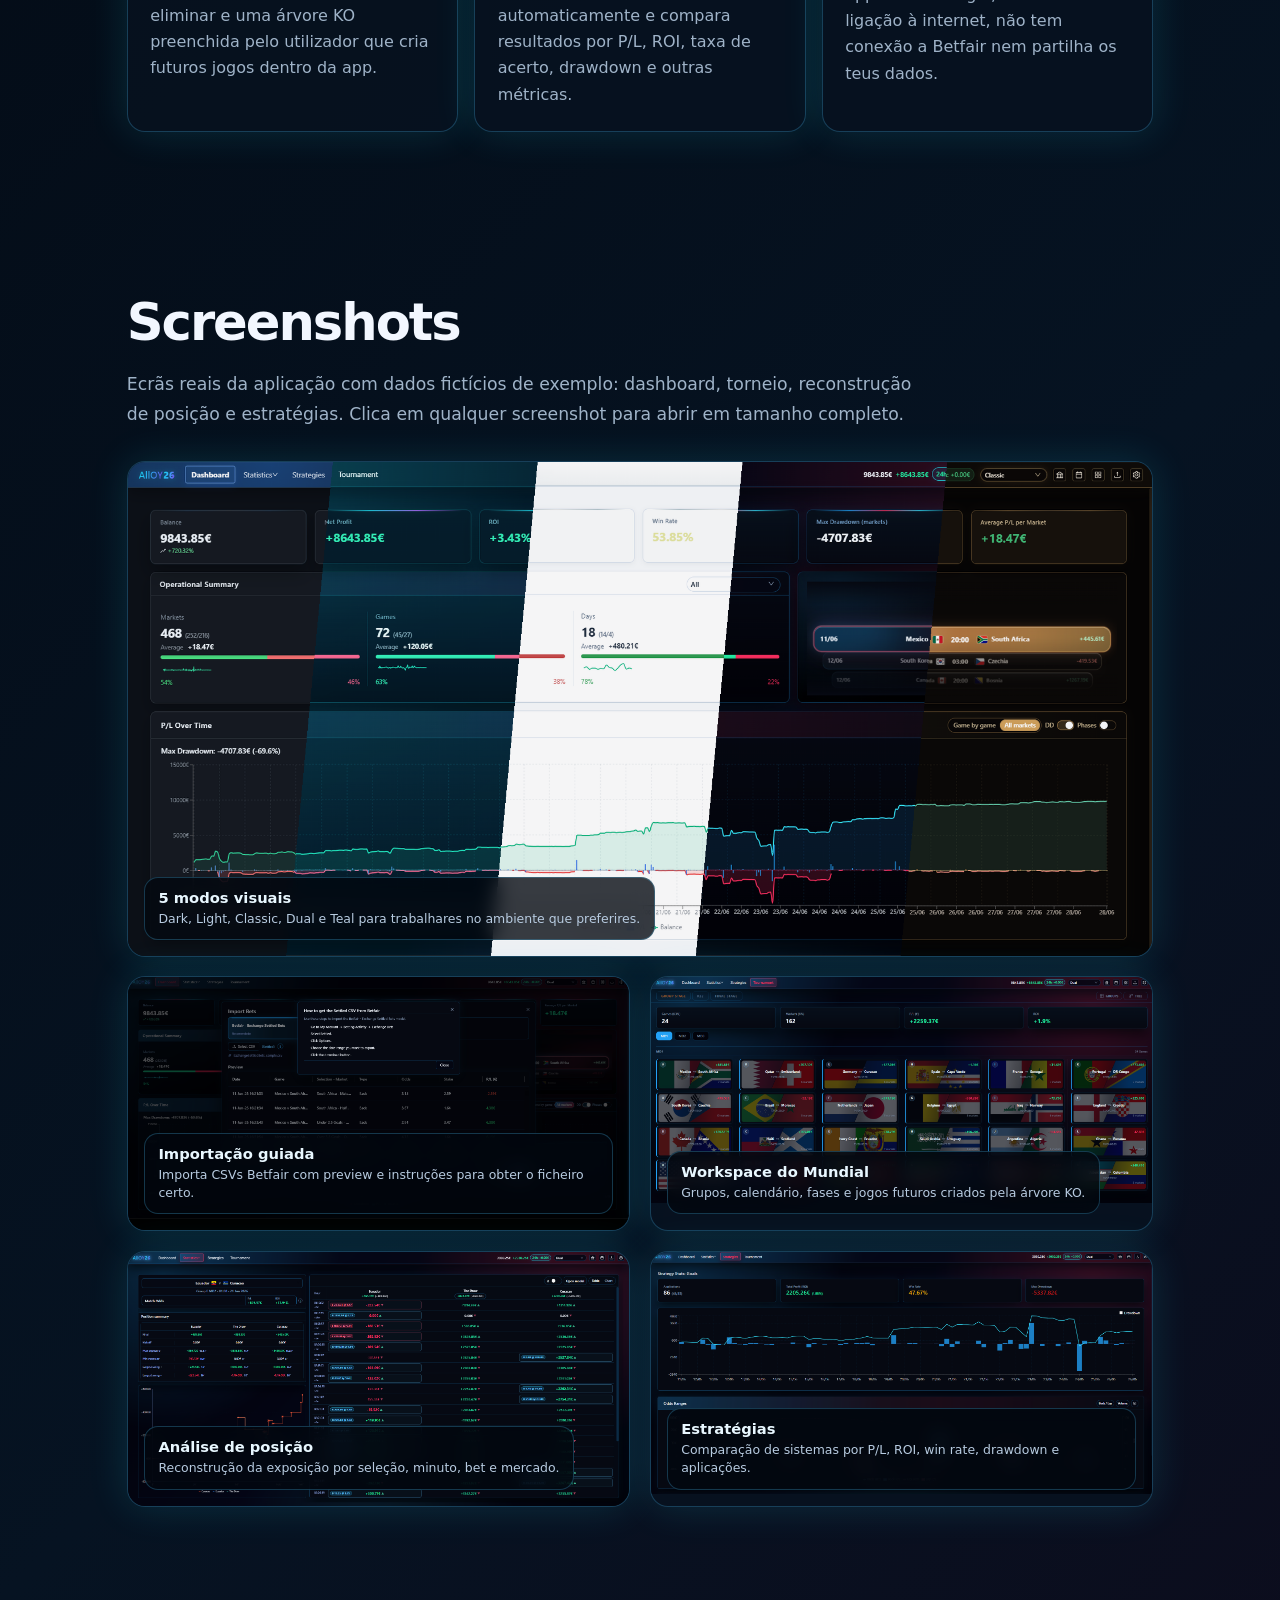
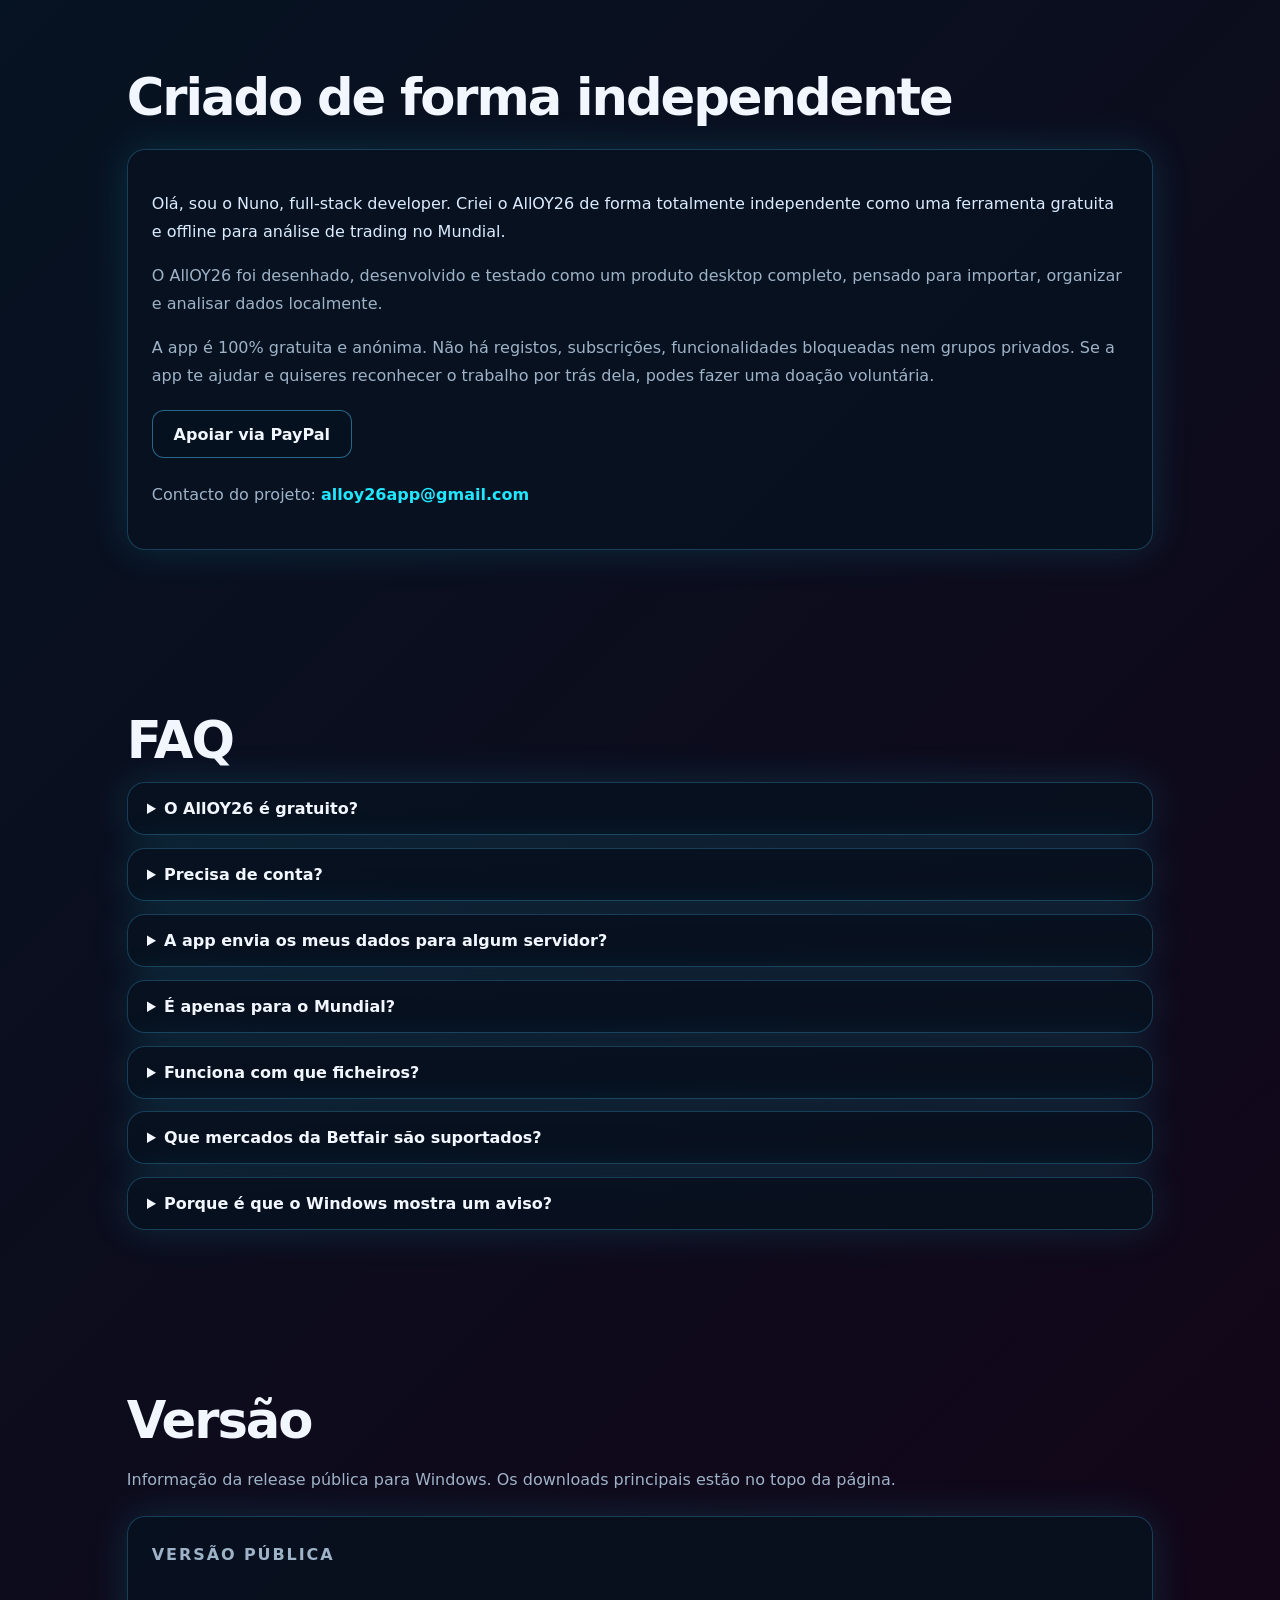
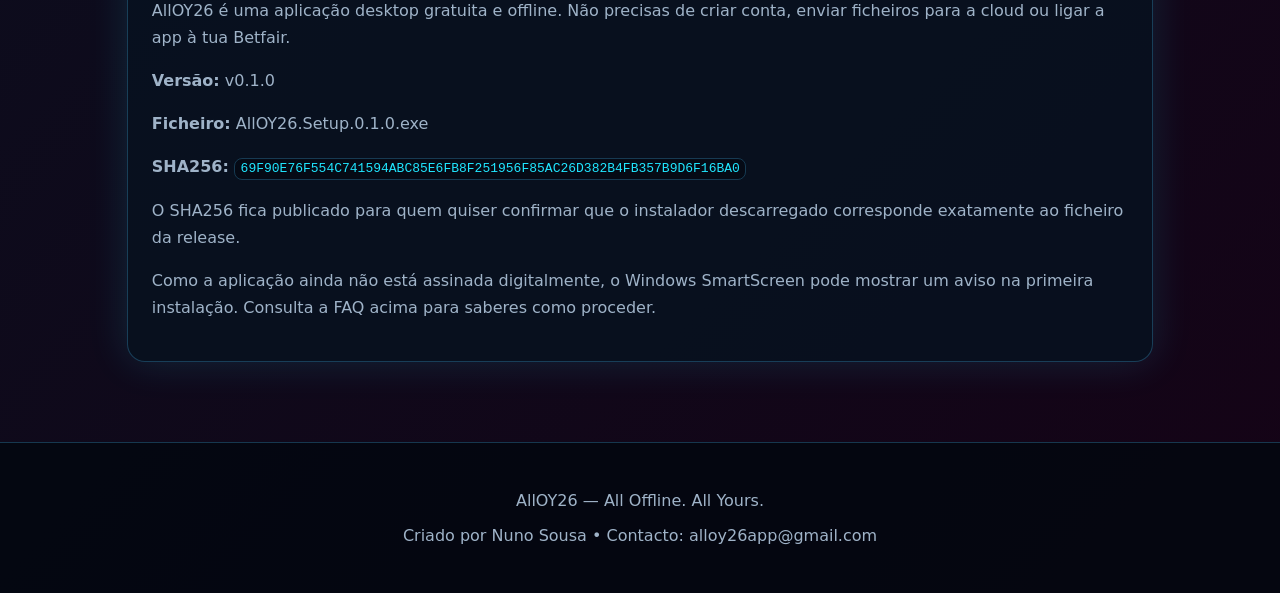
==== commit 7622a787: "markets info + faqs" ====
--- a/index.html
+++ b/index.html
@@ -93,7 +93,9 @@
         <article>
           <h3>Importação de CSVs Betfair</h3>
           <p>
-            Importa apostas resolvidas ou histórico da Betfair e valida os dados contra o calendário do Mundial. Testado com +30k apostas e +2k mercados nos 104 jogos.
+            Importa apostas resolvidas ou histórico da Betfair. Testado com +30k
+            apostas e +2k mercados nos 104 jogos. Suporta os principais mercados
+            de jogo. <a href="#supported-markets">Ver FAQ</a>
           </p>
         </article>
 
@@ -262,6 +264,23 @@
         </p>
       </details>
 
+      <details id="supported-markets">
+        <summary>Que mercados da Betfair são suportados?</summary>
+        <p>
+          O AllOY26 suporta os principais mercados de jogo do Mundial. Lista usando
+          os nomes ingleses da Betfair:
+        </p>
+        <p>
+          Match Odds; Over/Under Goals; Correct Score; Half Time; First Half Goals;
+          Half Time Score; Extra Time; ET Over/Under Goals; ET Correct Score; Both
+          Teams to Score; Double Chance; Draw no Bet; Method of Victory; To Qualify;
+          Winner; To Lift The Trophy.
+        </p>
+        <p>
+          Atualmente não suporta mercados de cantos, cartões, handicaps ou jogadores.
+        </p>
+      </details>
+
       <details>
         <summary>Porque é que o Windows mostra um aviso?</summary>
         <p>
@@ -325,5 +344,22 @@
     <p>AllOY26 — All Offline. All Yours.</p>
     <p>Criado por Nuno Sousa • Contacto: alloy26app@gmail.com</p>
   </footer>
+
+  <script>
+    function openAnchoredDetails() {
+      const targetId = window.location.hash.slice(1);
+      if (!targetId) return;
+
+      const target = document.getElementById(targetId);
+      if (target && target.tagName.toLowerCase() === "details") {
+        target.open = true;
+        const scrollTarget = target.closest(".faq") || target;
+        scrollTarget.scrollIntoView({ behavior: "smooth", block: "start" });
+      }
+    }
+
+    window.addEventListener("DOMContentLoaded", openAnchoredDetails);
+    window.addEventListener("hashchange", openAnchoredDetails);
+  </script>
 </body>
 </html>
--- a/styles.css
+++ b/styles.css
@@ -254,6 +254,7 @@
   max-width: 1180px;
   margin: 0 auto;
   padding: 5rem 6vw;
+  scroll-margin-top: 88px;
 }
 
 .section h2 {
@@ -300,6 +301,14 @@
   margin: 0;
   color: var(--muted);
   line-height: 1.65;
+}
+
+.feature-grid a {
+  color: var(--cyan);
+  font-weight: 700;
+  text-decoration: underline;
+  text-decoration-thickness: 1px;
+  text-underline-offset: 0.18em;
 }
 
 .screenshot-showcase {
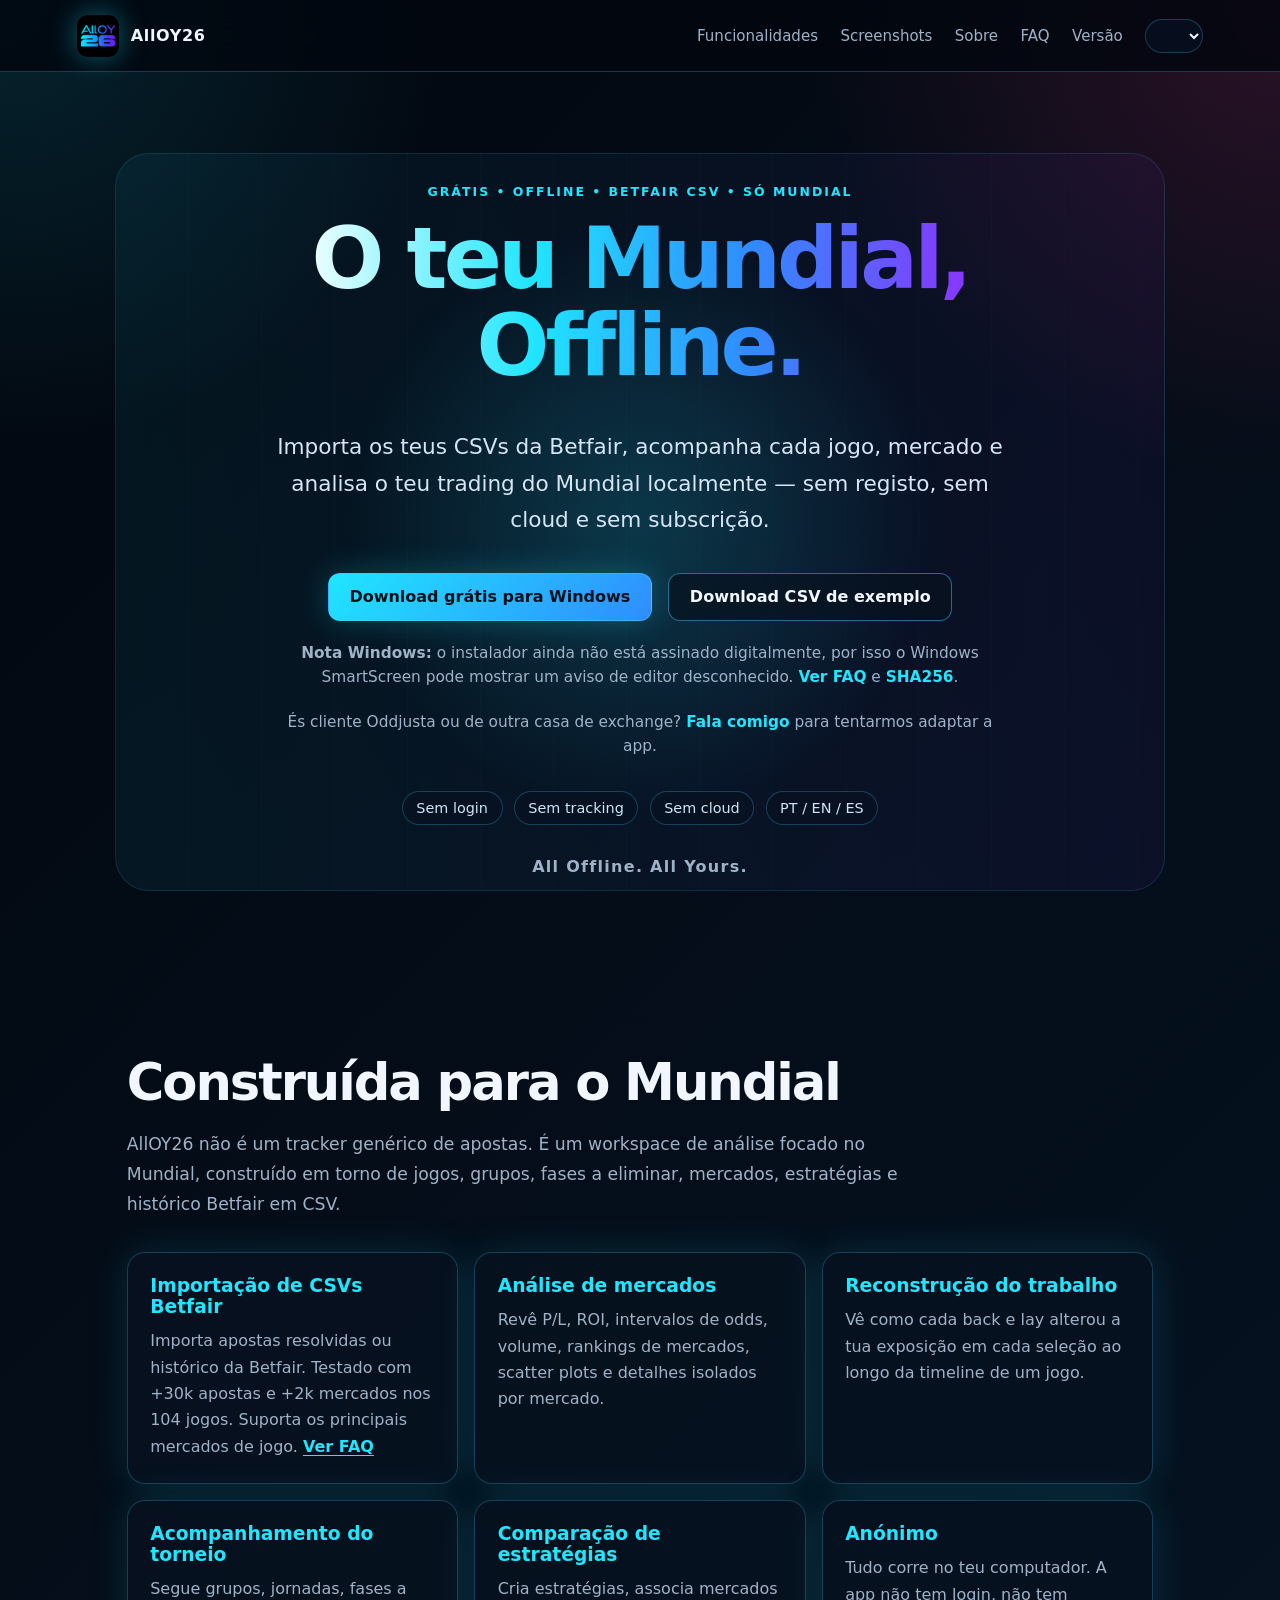
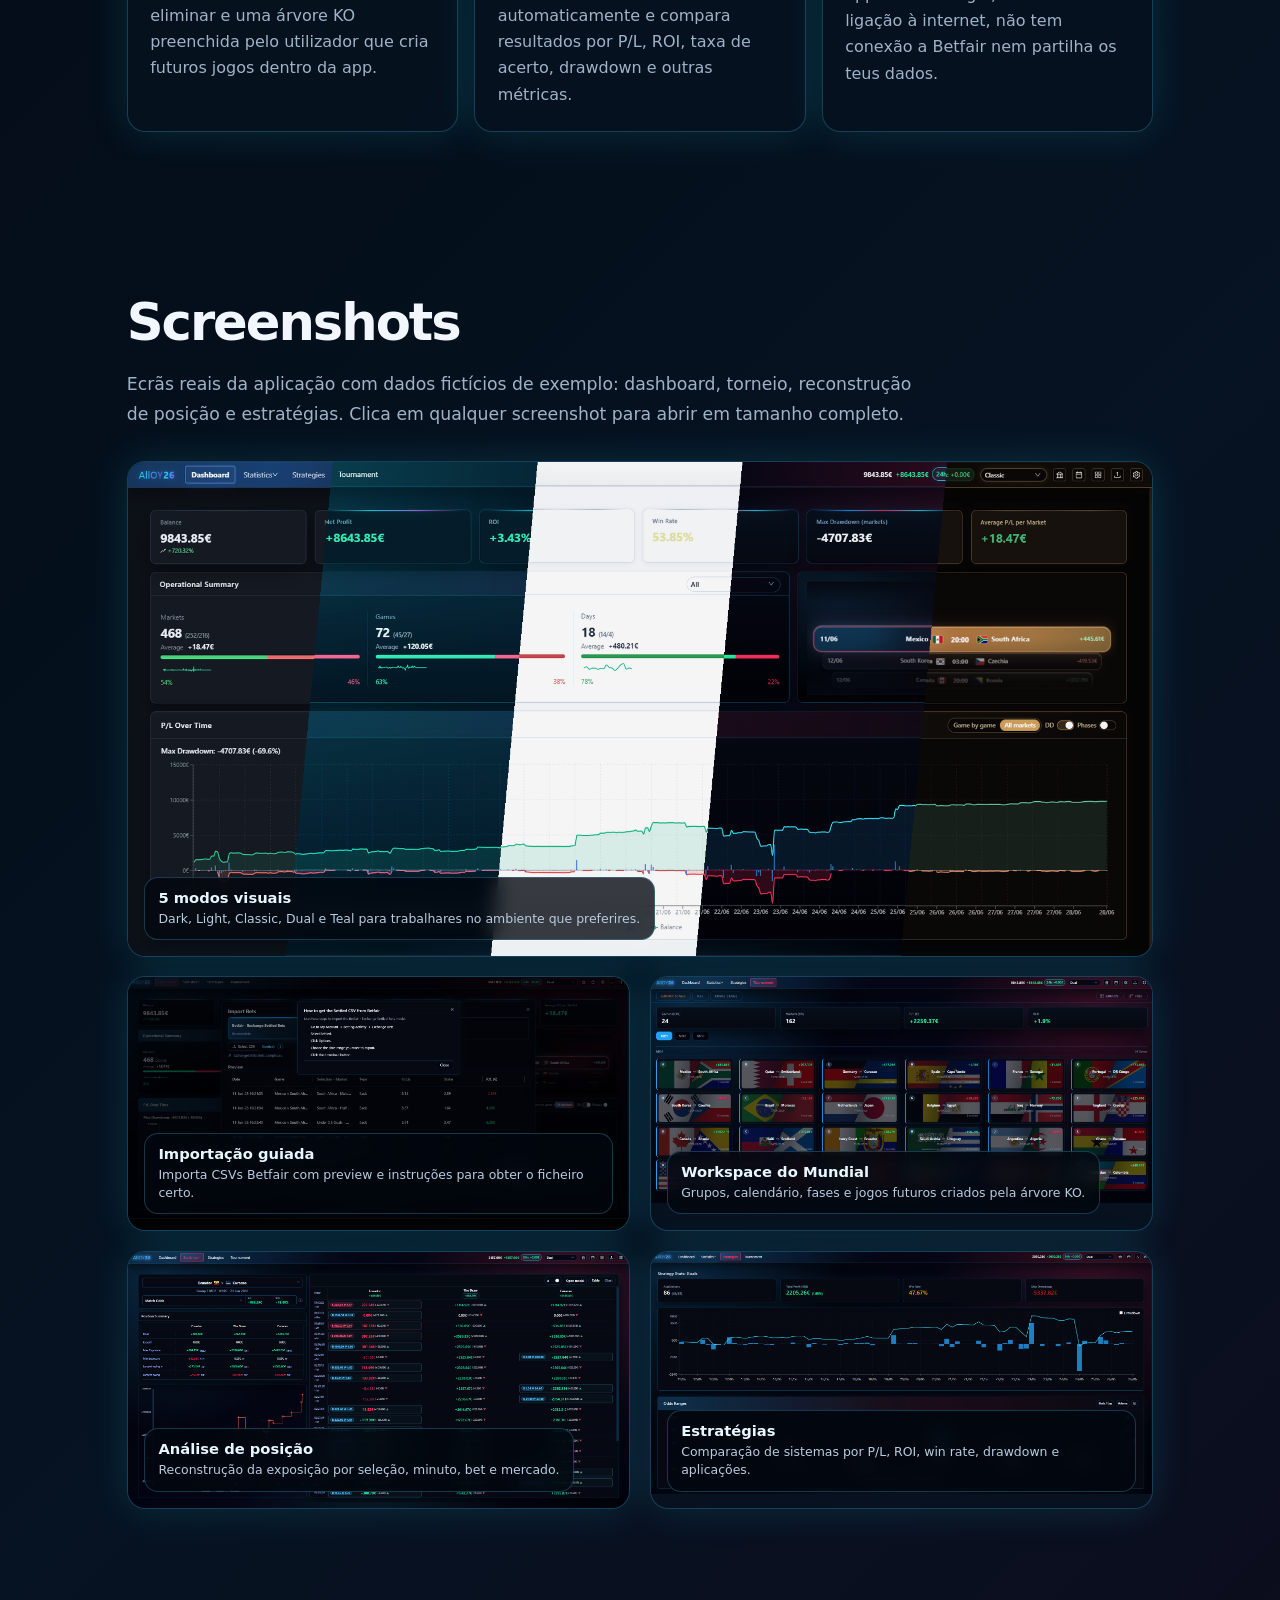
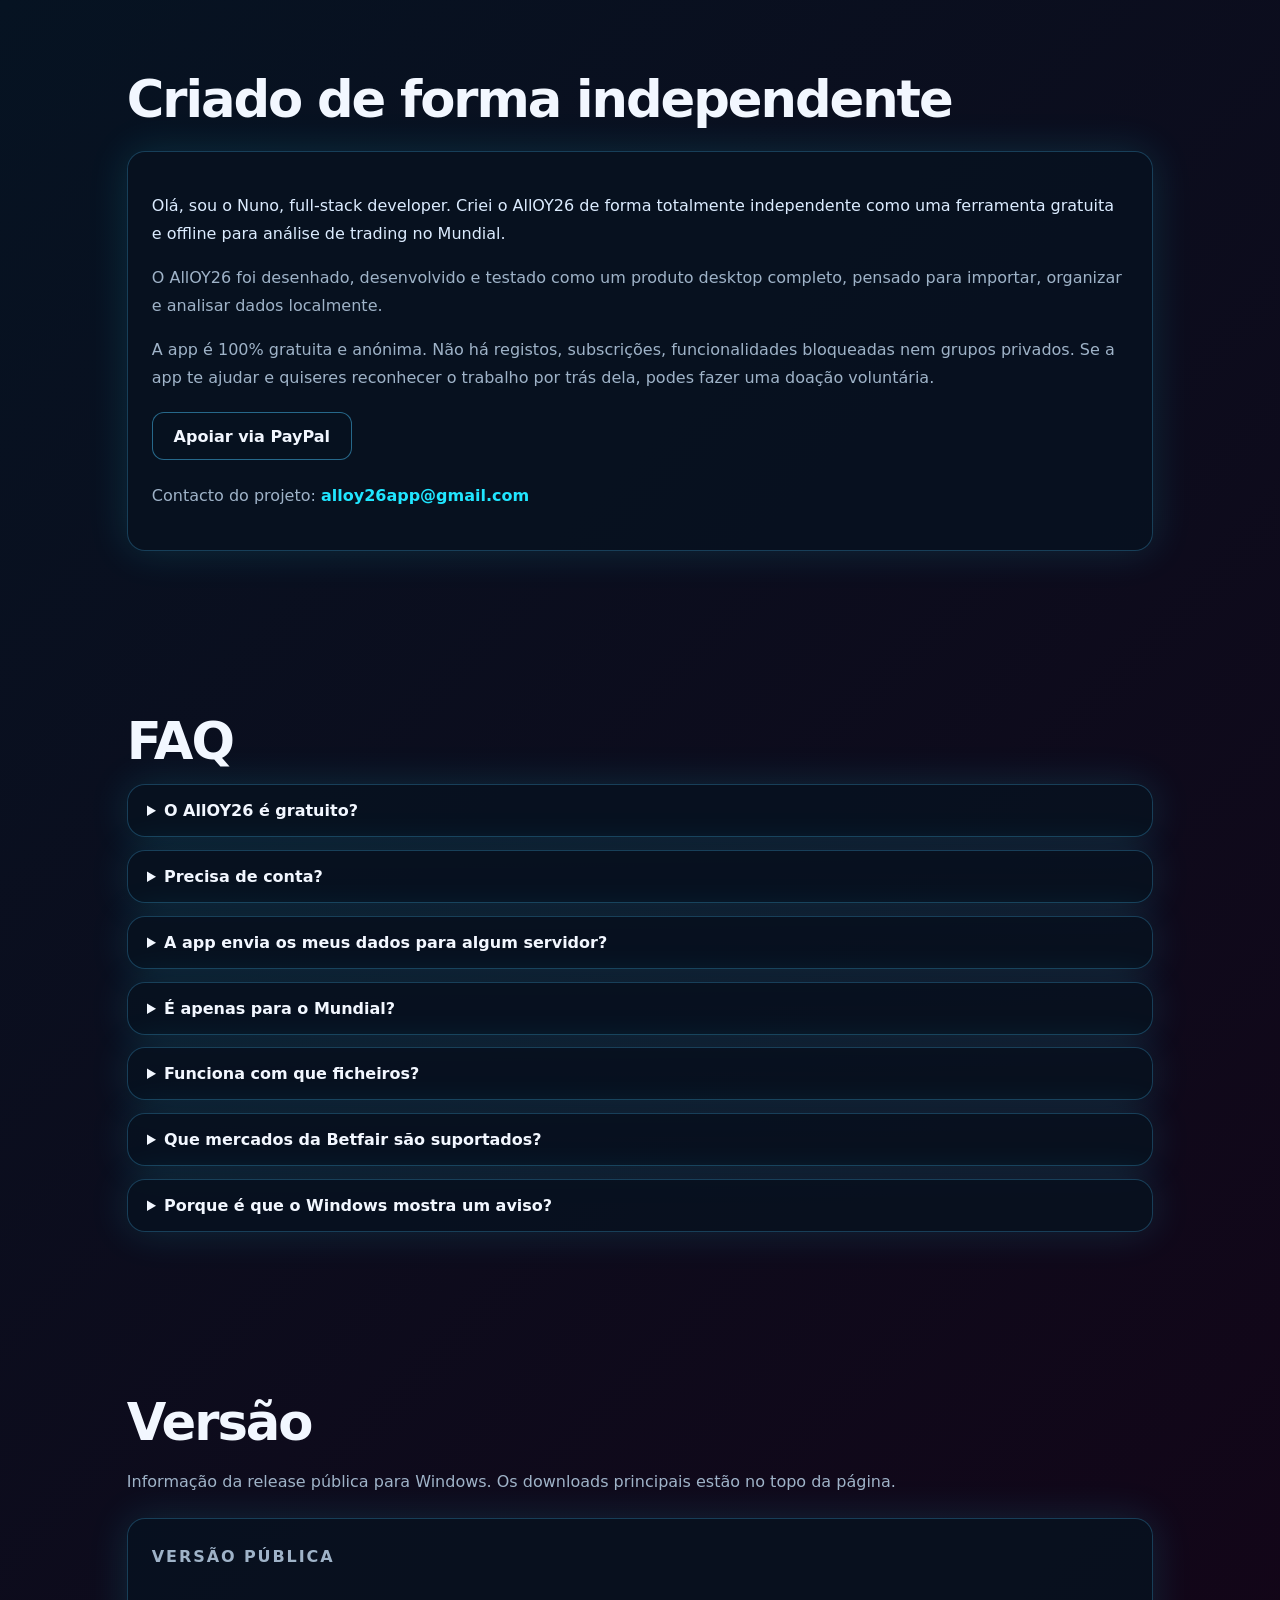
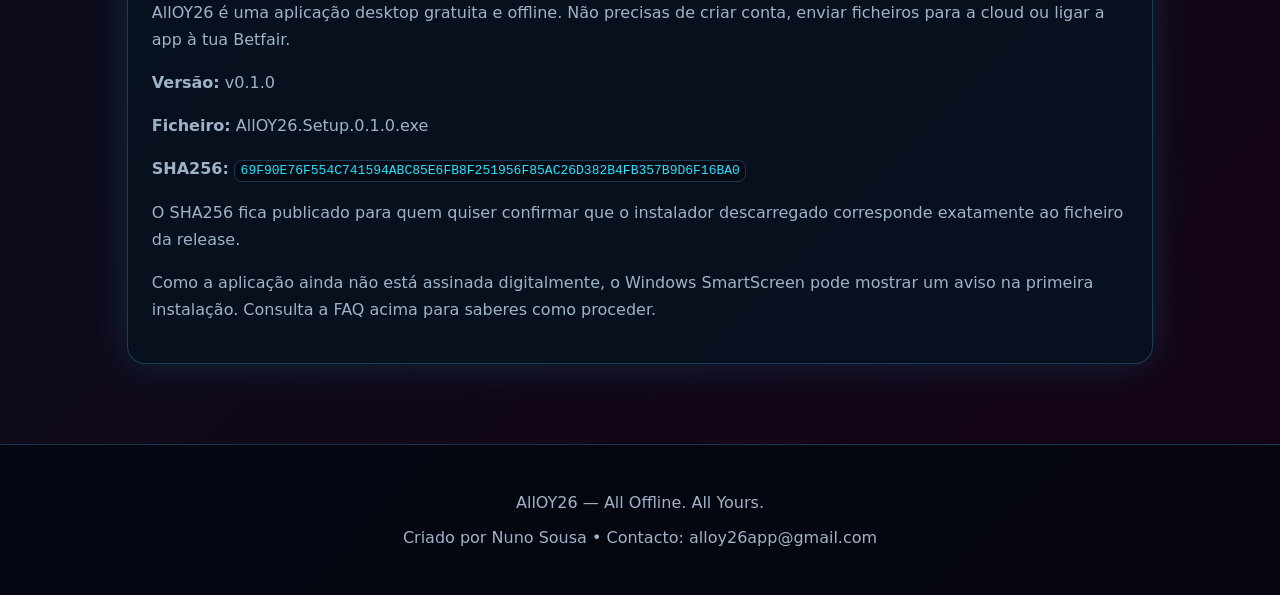
==== commit cb8fbec4: "market list" ====
--- a/index.html
+++ b/index.html
@@ -270,14 +270,26 @@
           O AllOY26 suporta os principais mercados de jogo do Mundial. Lista usando
           os nomes ingleses da Betfair:
         </p>
-        <p>
-          Match Odds; Over/Under Goals; Correct Score; Half Time; First Half Goals;
-          Half Time Score; Extra Time; ET Over/Under Goals; ET Correct Score; Both
-          Teams to Score; Double Chance; Draw no Bet; Method of Victory; To Qualify;
-          Winner; To Lift The Trophy.
-        </p>
-        <p>
-          Atualmente não suporta mercados de cantos, cartões, handicaps ou jogadores.
+          <p>
+            -Match Odds; <br/>
+            -Over/Under Goals; <br/>
+            -Correct Score; <br/>
+            -Half Time; <br/>
+            -First Half Goals;<br/>
+            -Half Time Score; <br/>
+            -Extra Time; <br/>
+            -ET Over/Under Goals; <br/>
+            -ET Correct Score; <br/>
+            -Both Teams to Score?; <br/>
+            -Double Chance; <br/>
+            -Draw no Bet; <br/>
+            -Method of Victory; <br/>
+            -To Qualify;<br/>
+            -Winner; <br/>
+            -To Lift The Trophy.<br/>
+          </p>
+        <p>
+          Não suporta mercados de cantos, cartões, handicaps, jogadores ou especiais.
         </p>
       </details>
 
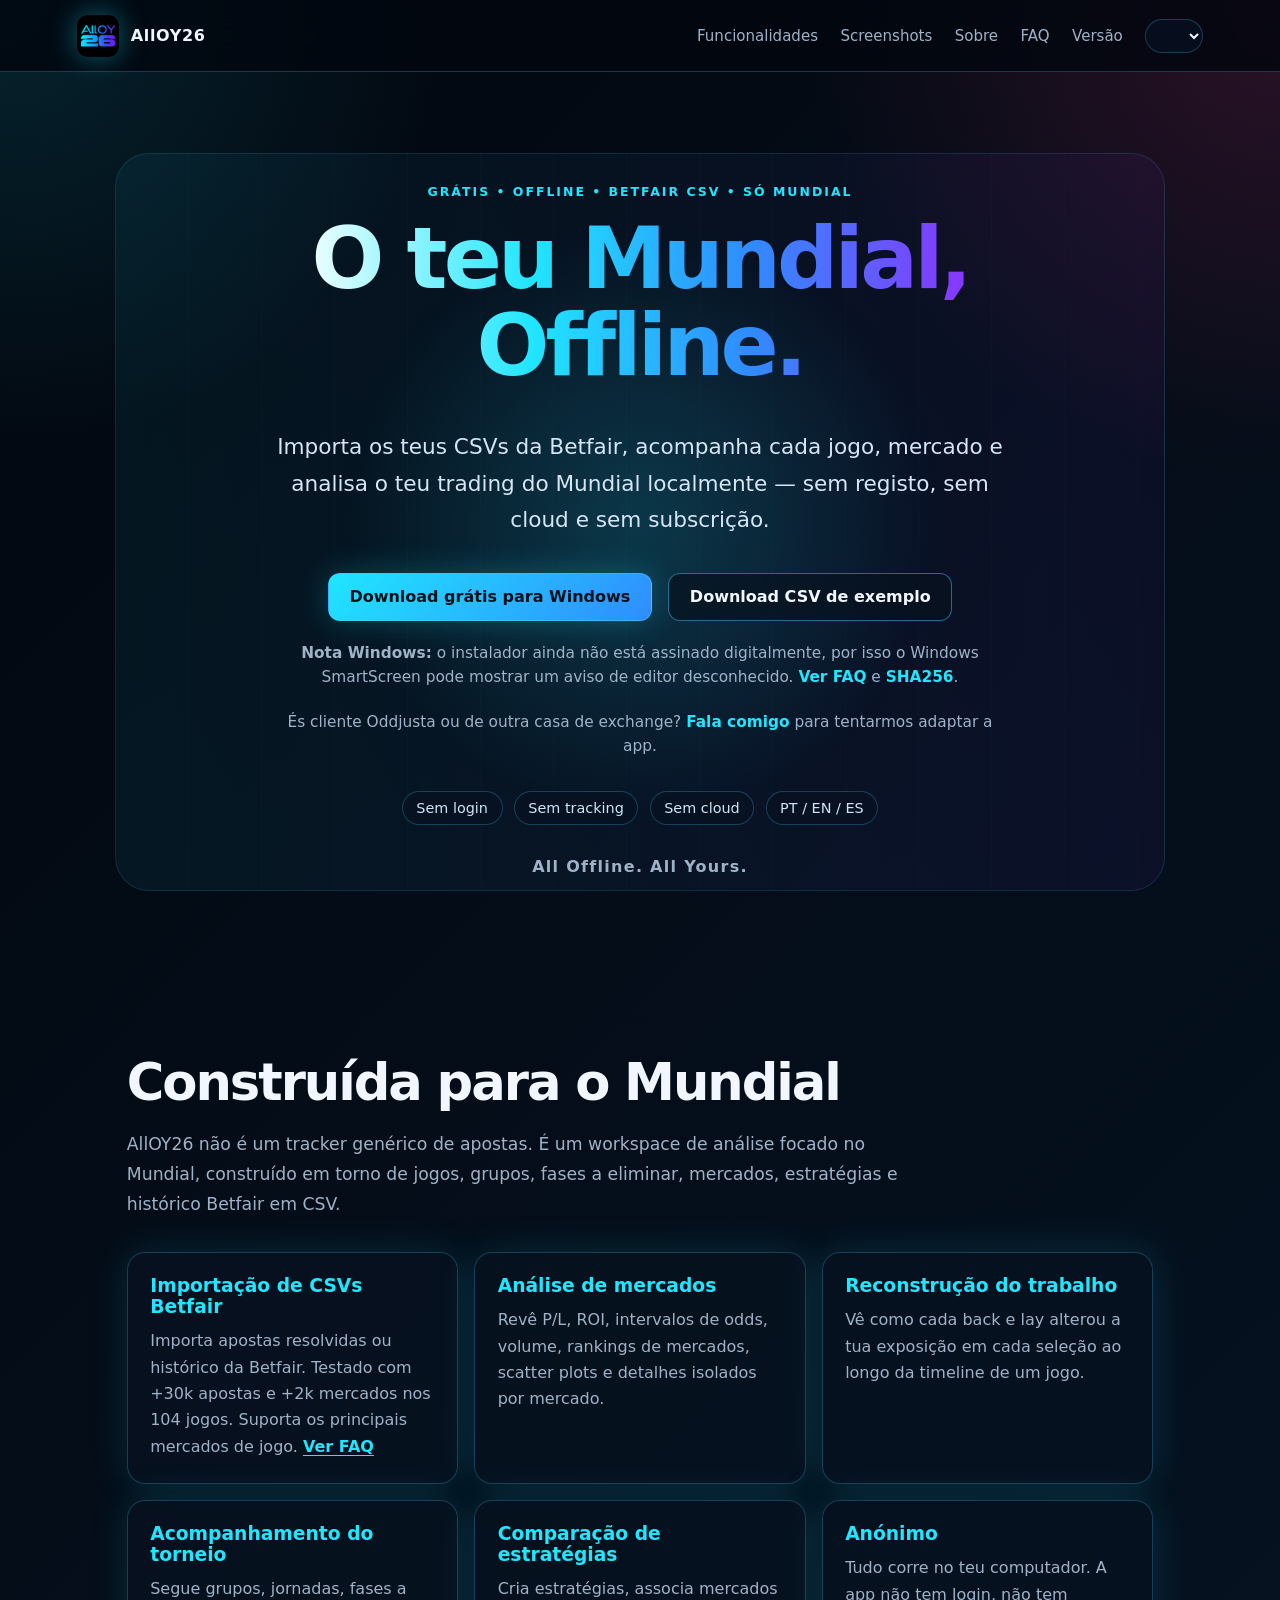
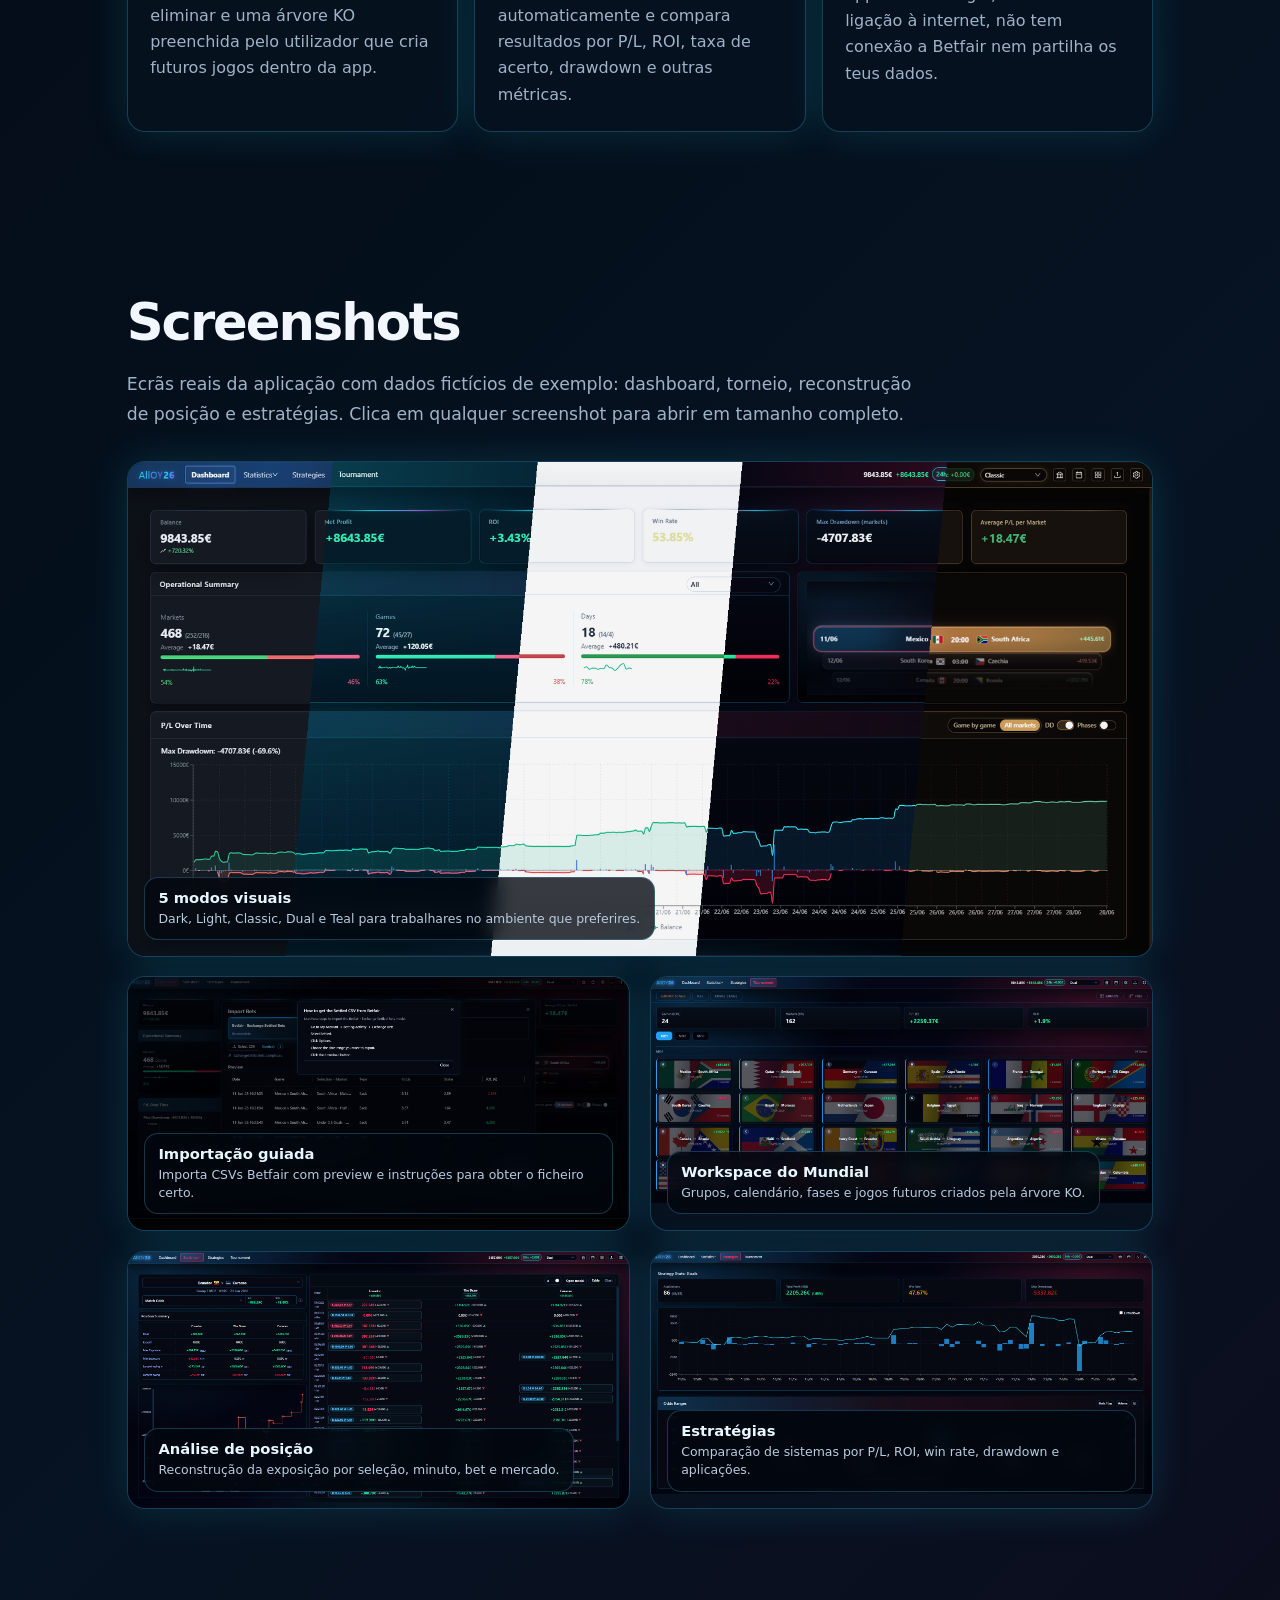
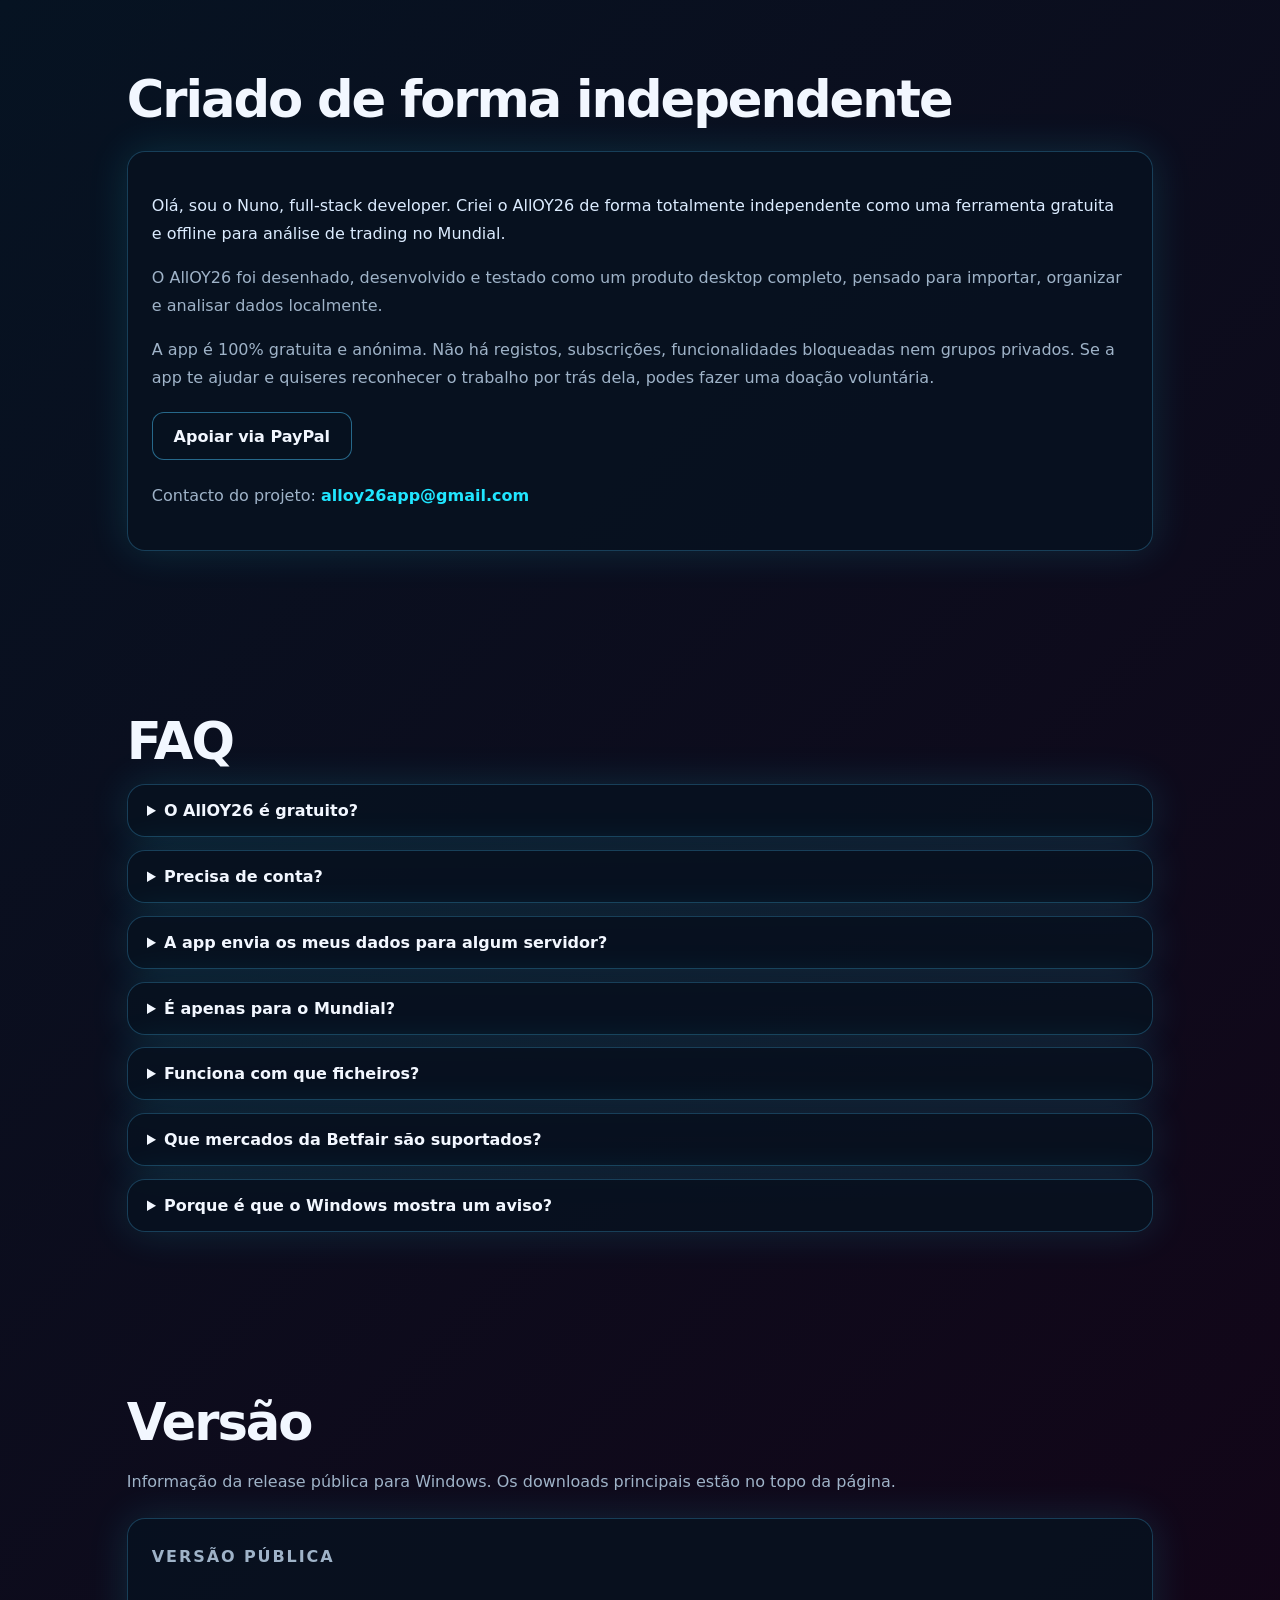
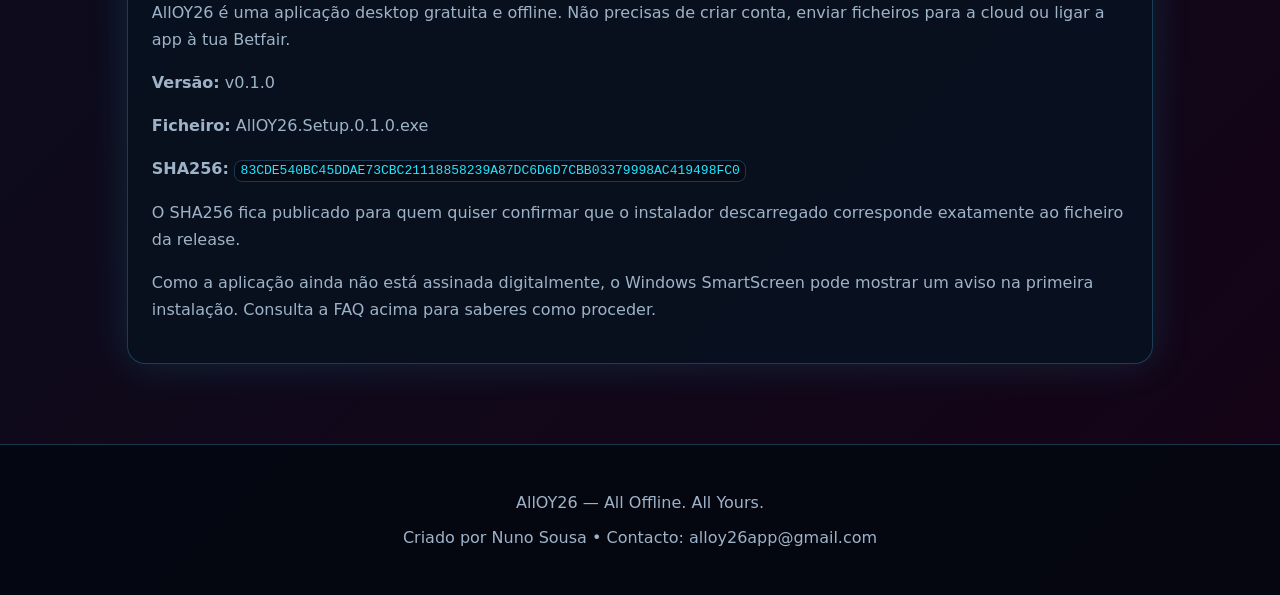
==== commit d077de89: "Update index.html" ====
--- a/index.html
+++ b/index.html
@@ -335,7 +335,7 @@
     
         <p>
           <strong>SHA256:</strong>
-          <code>69F90E76F554C741594ABC85E6FB8F251956F85AC26D382B4FB357B9D6F16BA0</code>
+          <code>83CDE540BC45DDAE73CBC21118858239A87DC6D6D7CBB03379998AC419498FC0</code>
         </p>
     
         <p>
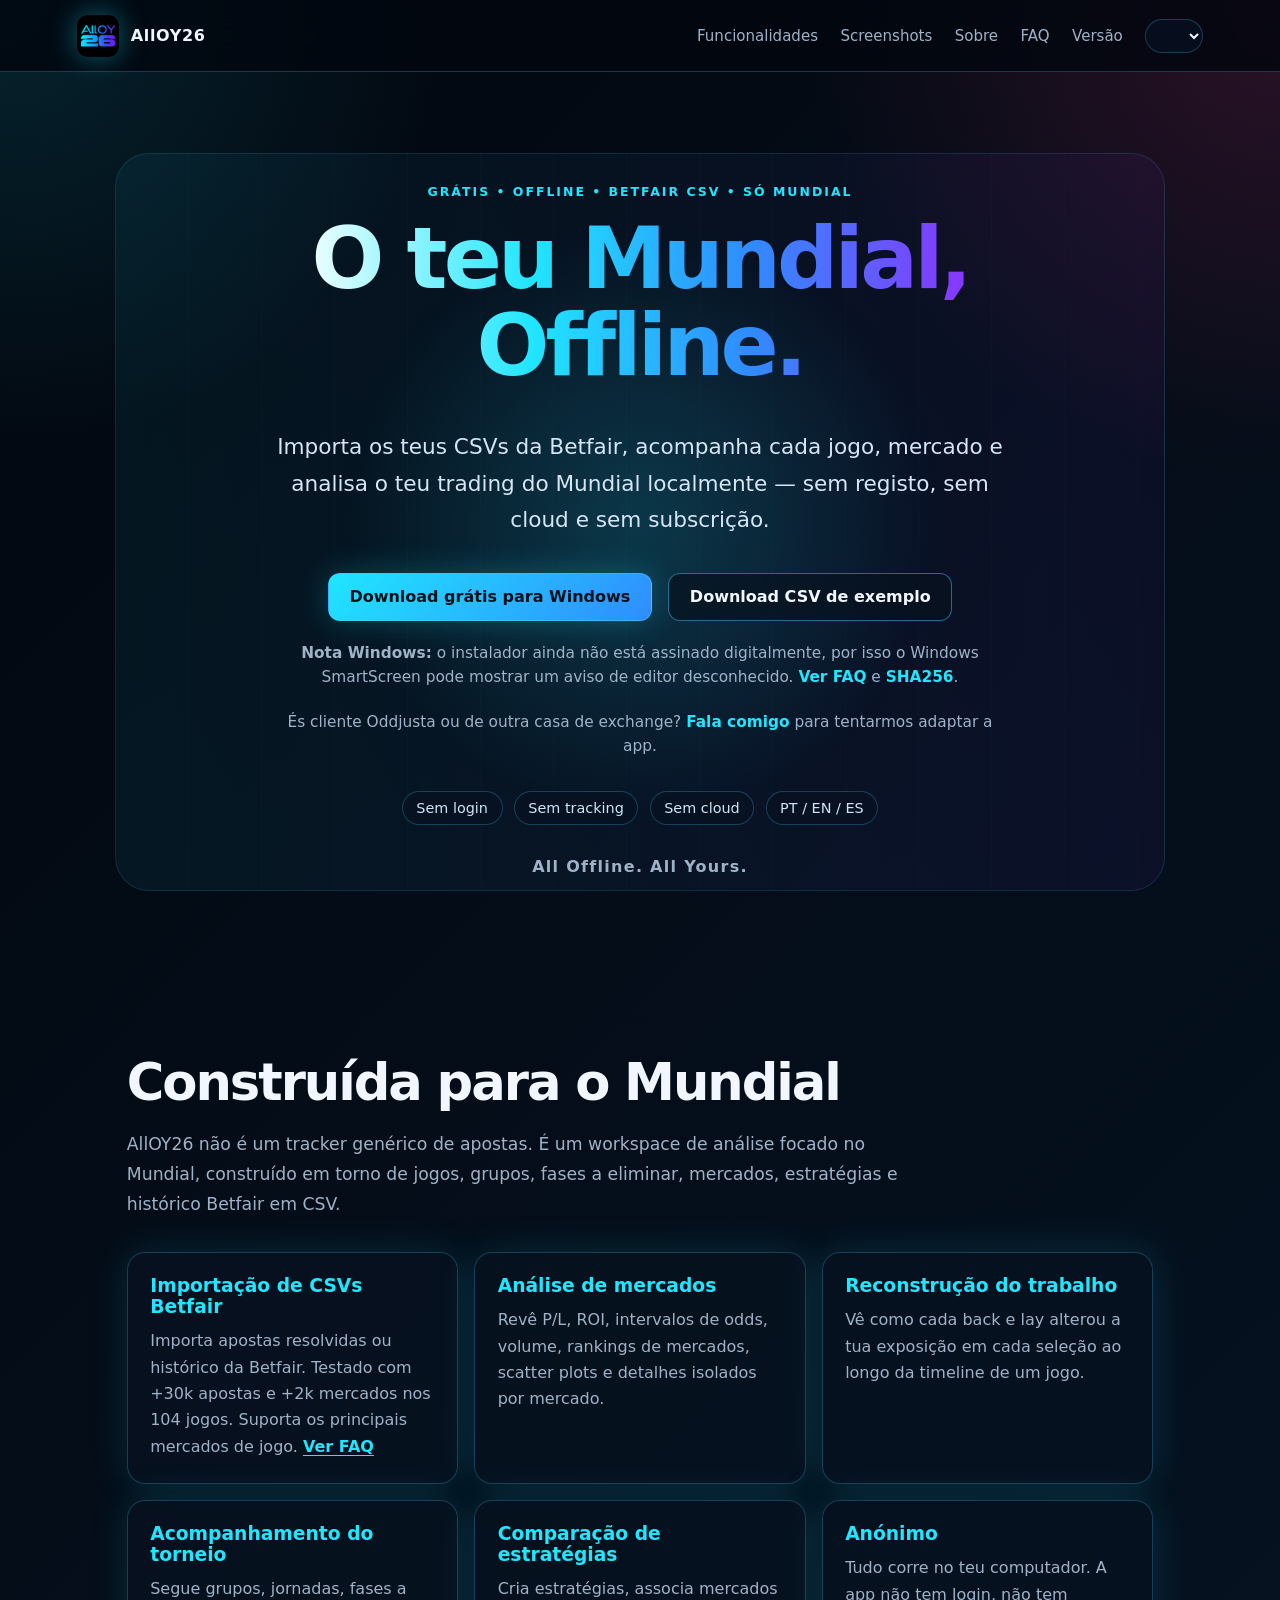
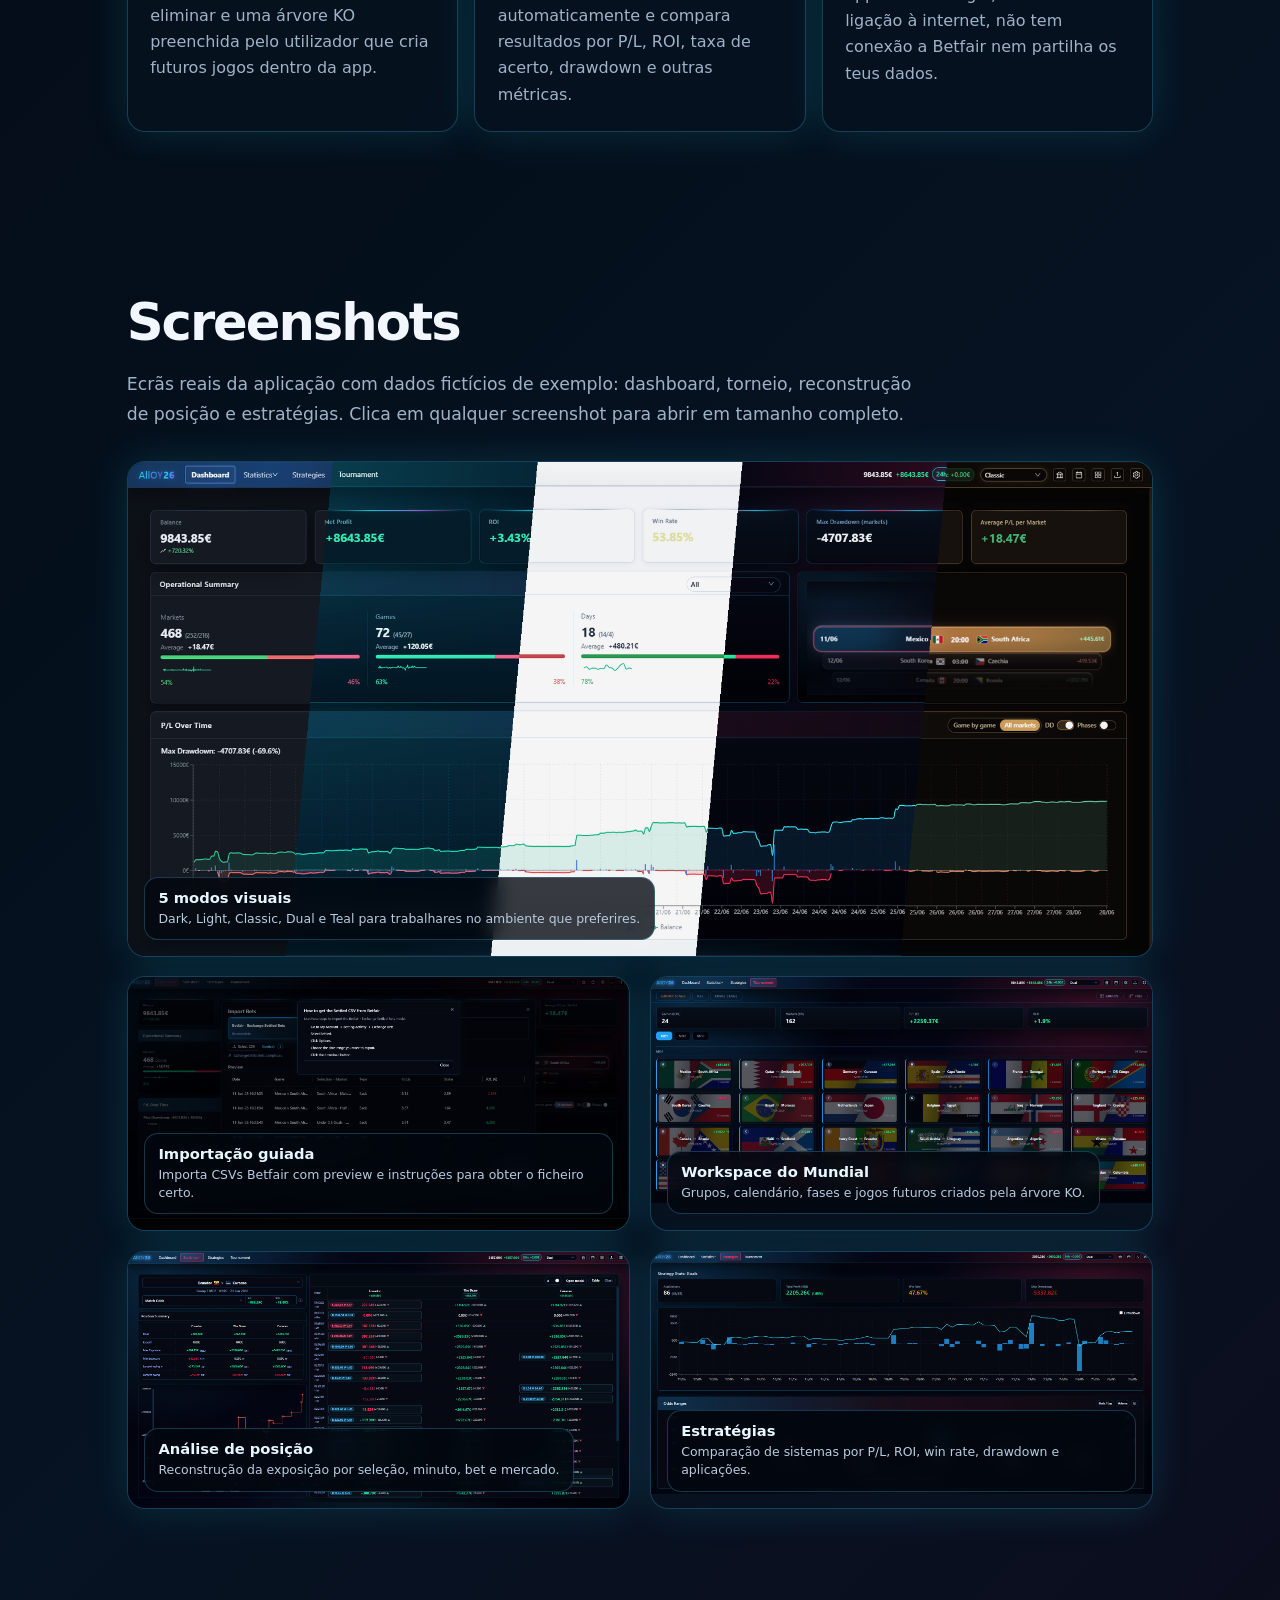
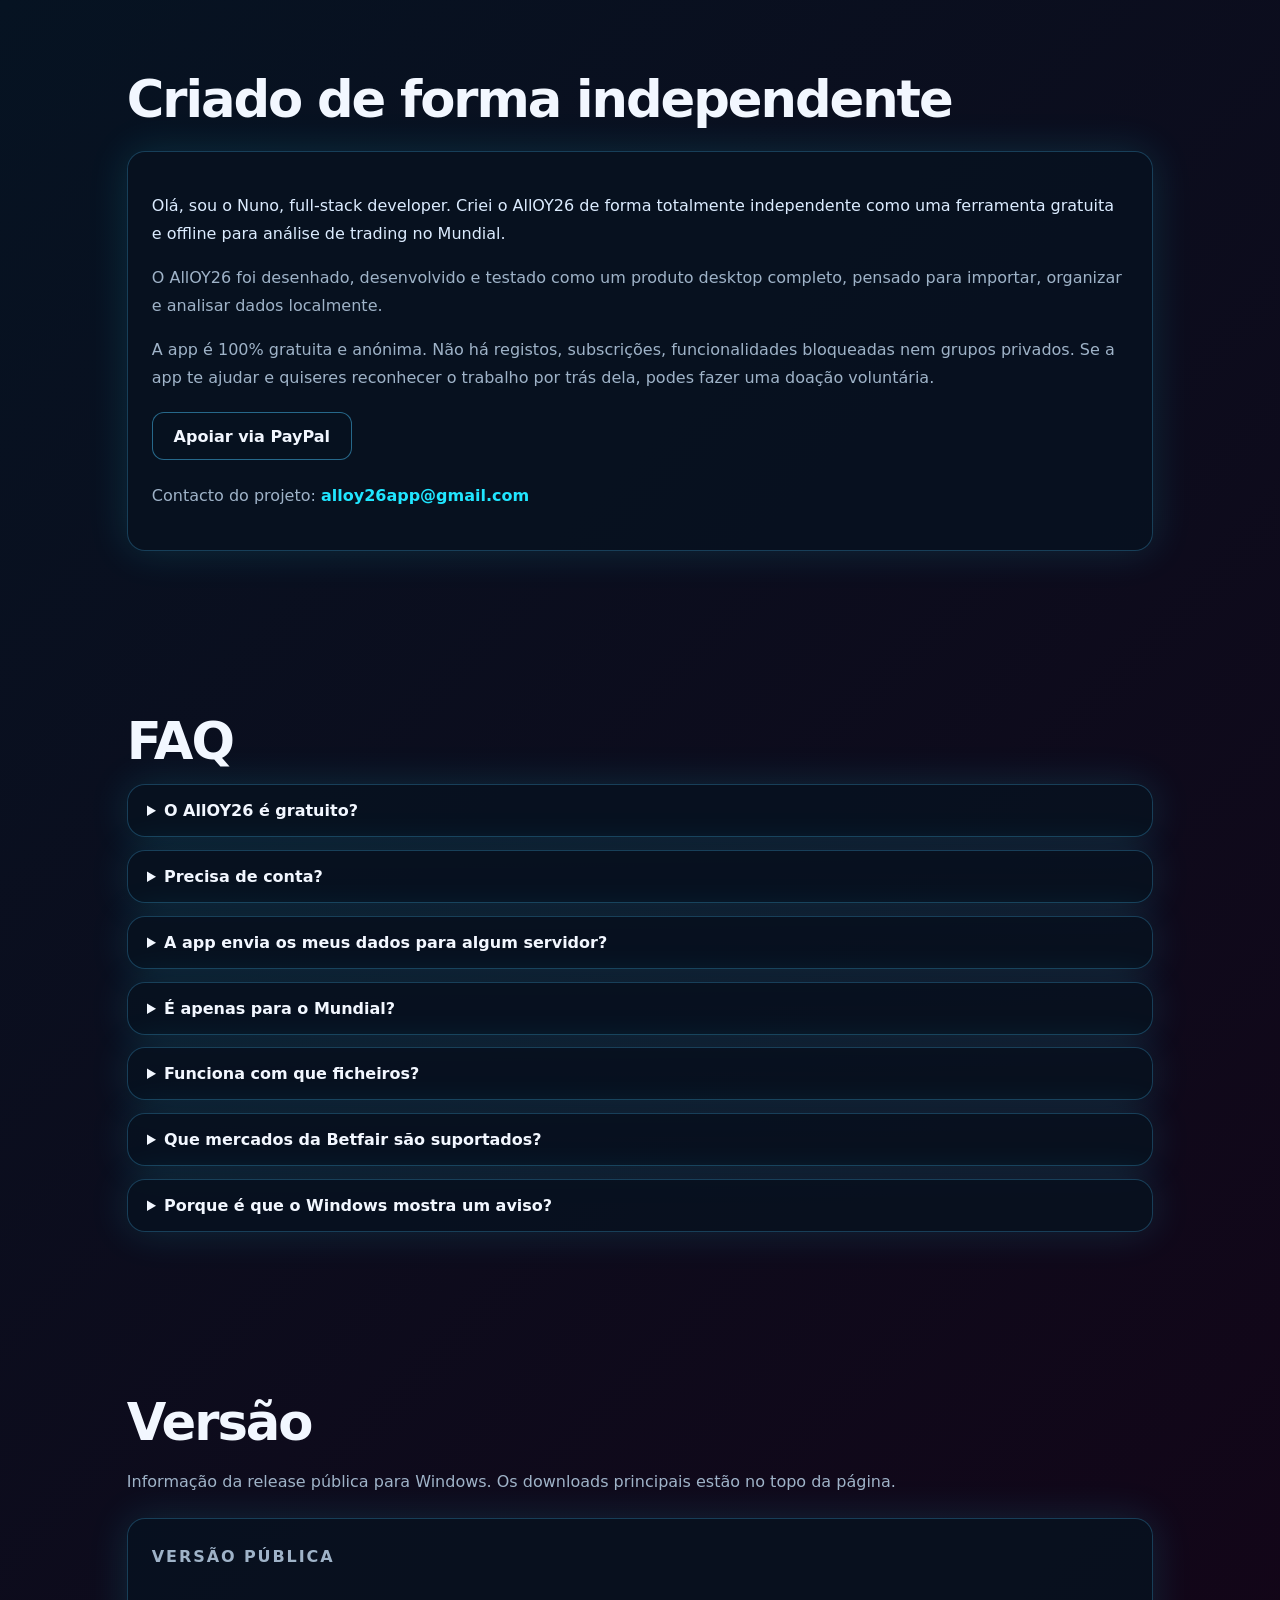
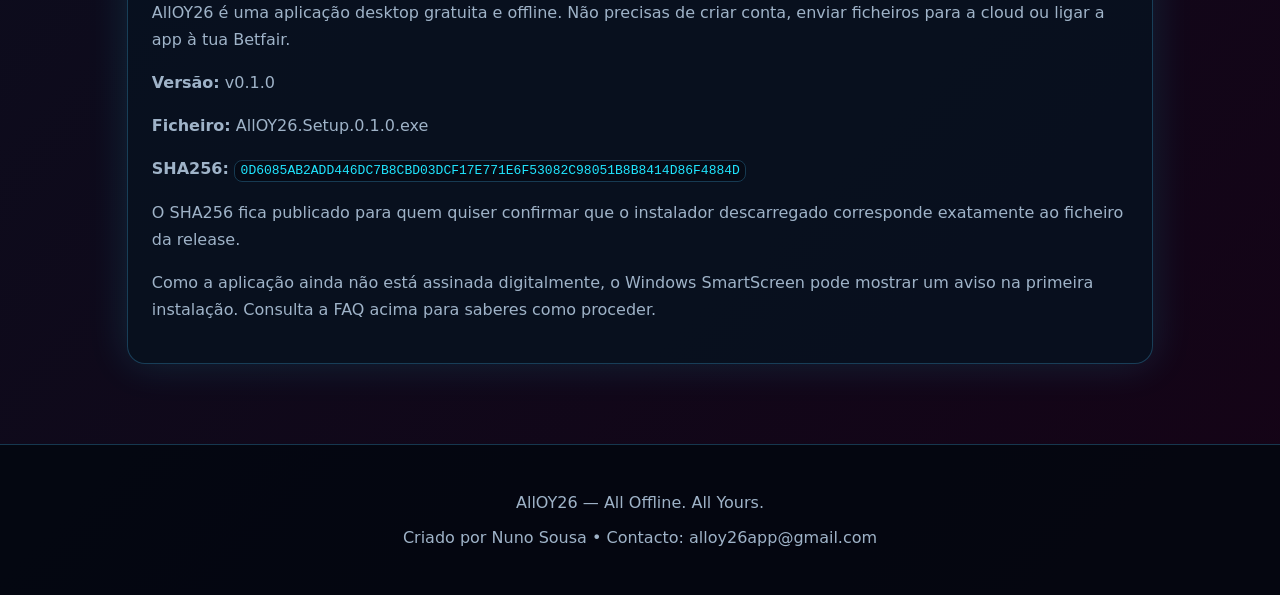
==== commit 4b003e93: "Update index.html" ====
--- a/index.html
+++ b/index.html
@@ -335,7 +335,7 @@
     
         <p>
           <strong>SHA256:</strong>
-          <code>83CDE540BC45DDAE73CBC21118858239A87DC6D6D7CBB03379998AC419498FC0</code>
+          <code>0D6085AB2ADD446DC7B8CBD03DCF17E771E6F53082C98051B8B8414D86F4884D</code>
         </p>
     
         <p>
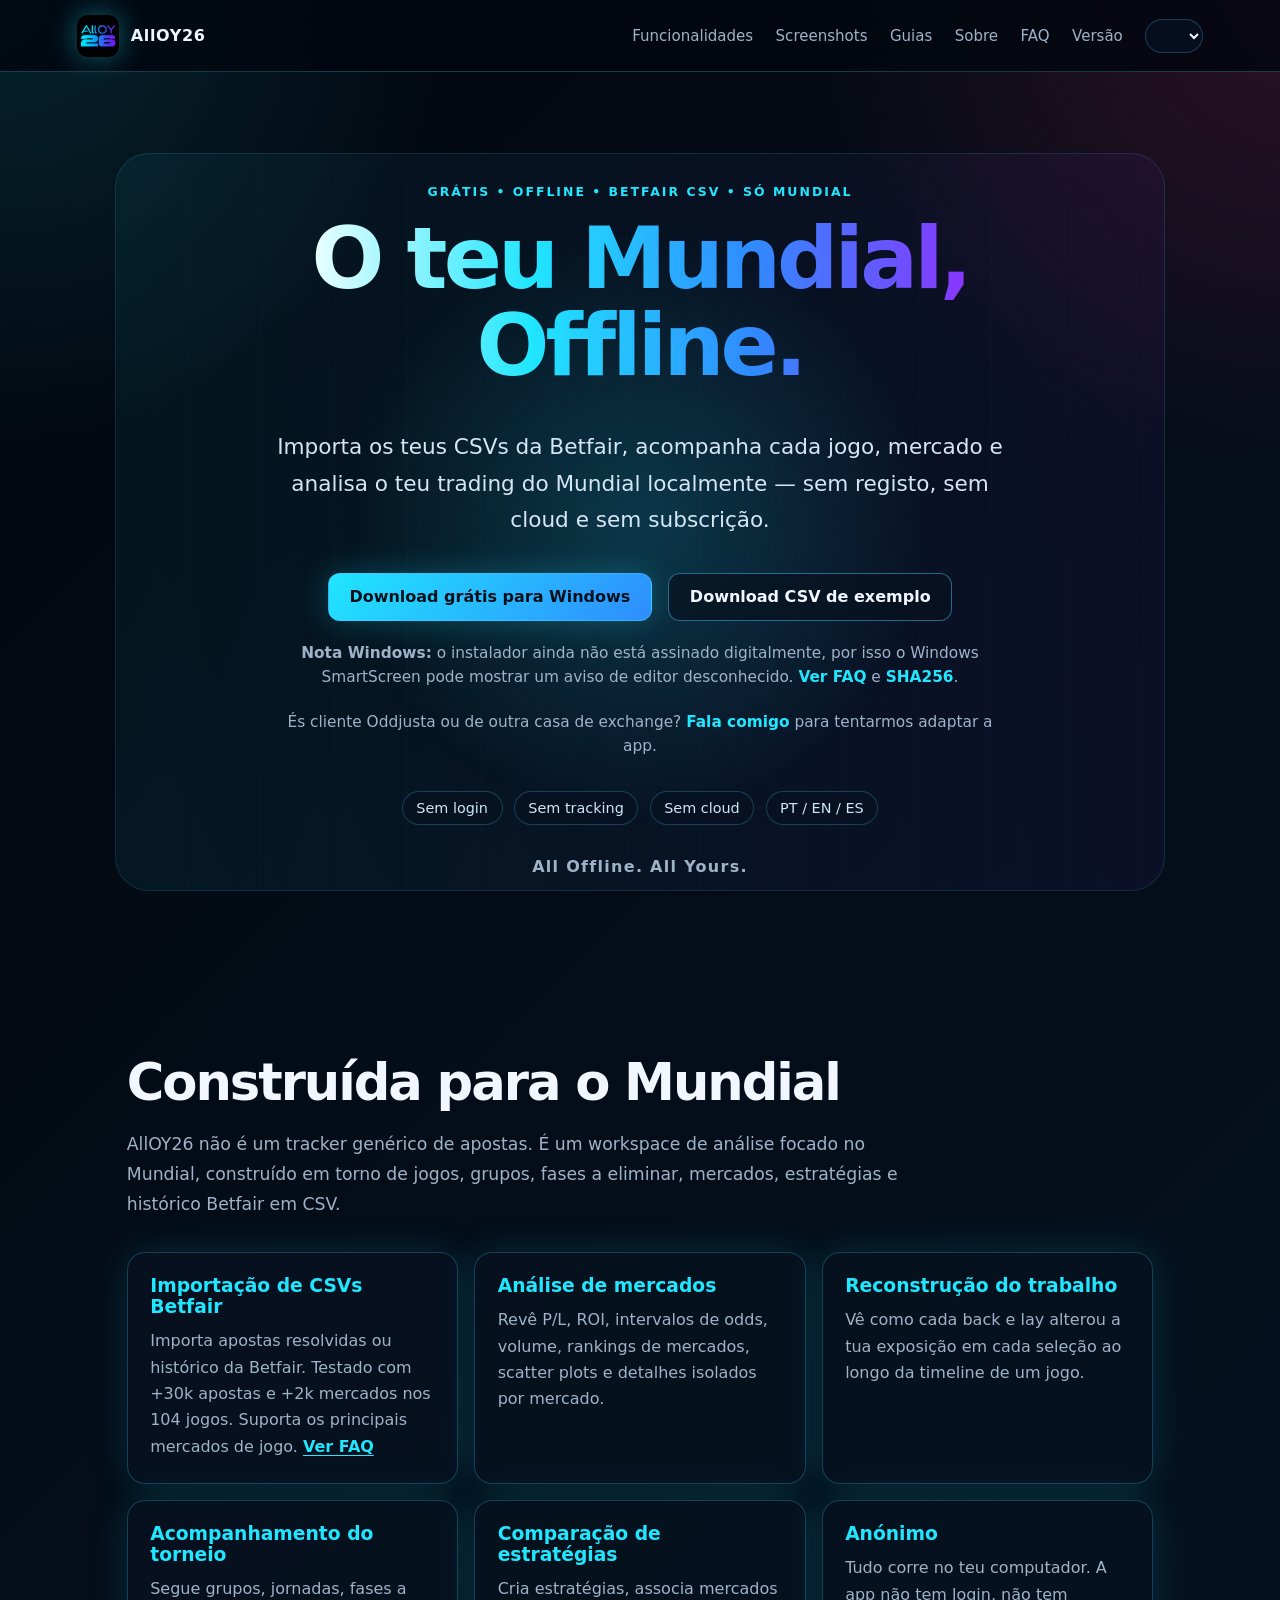
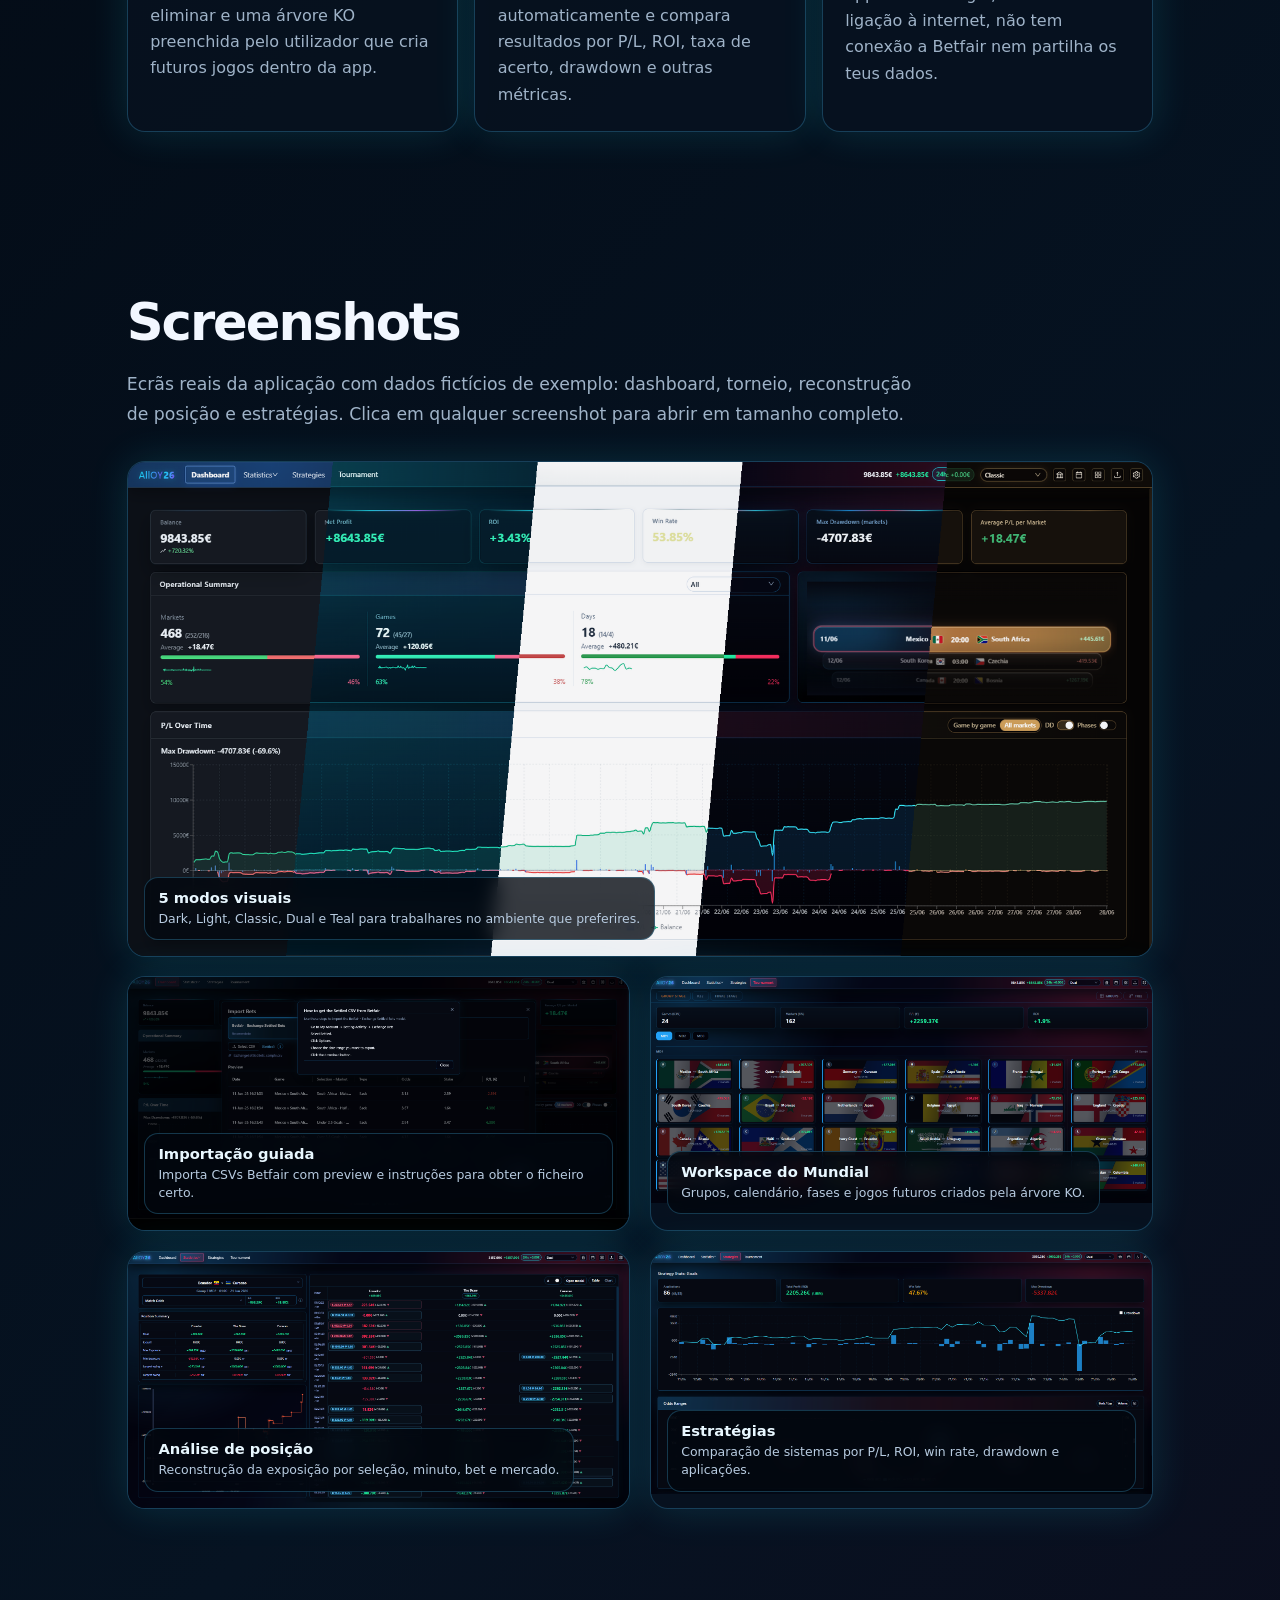
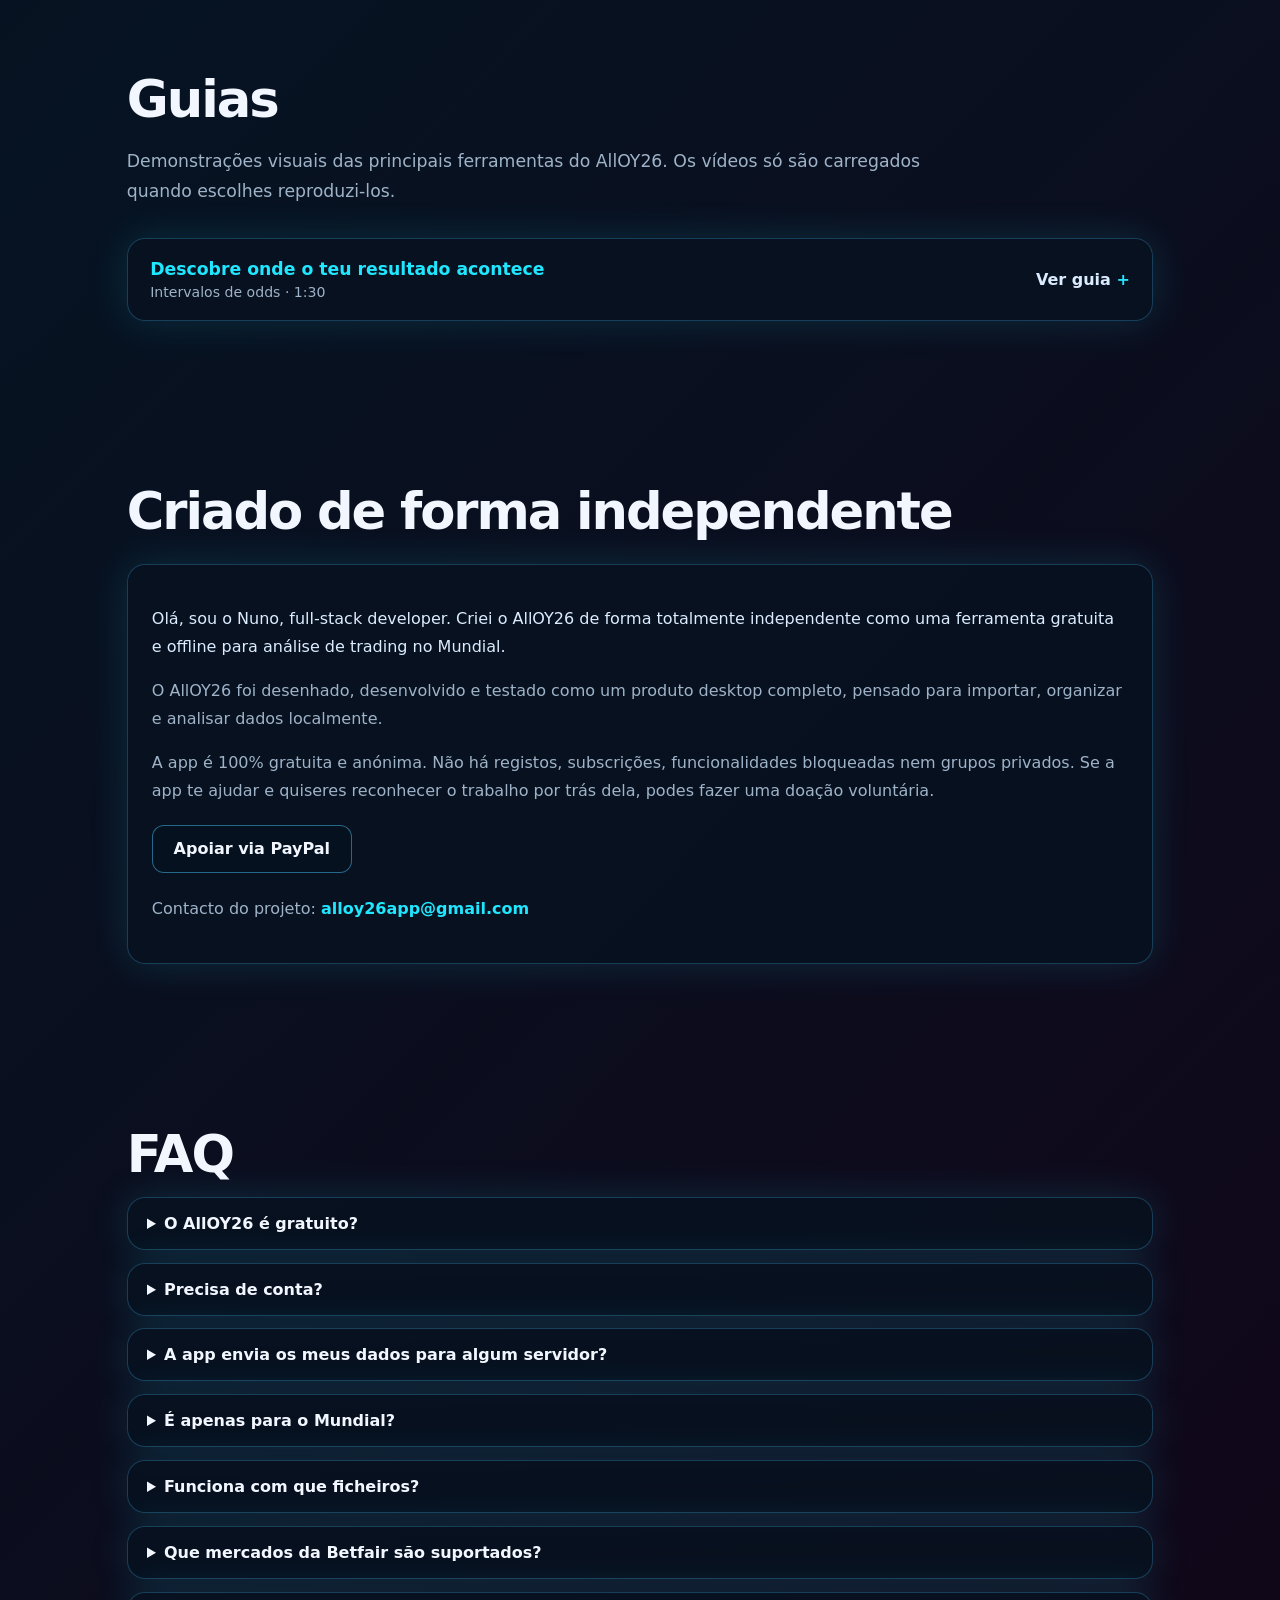
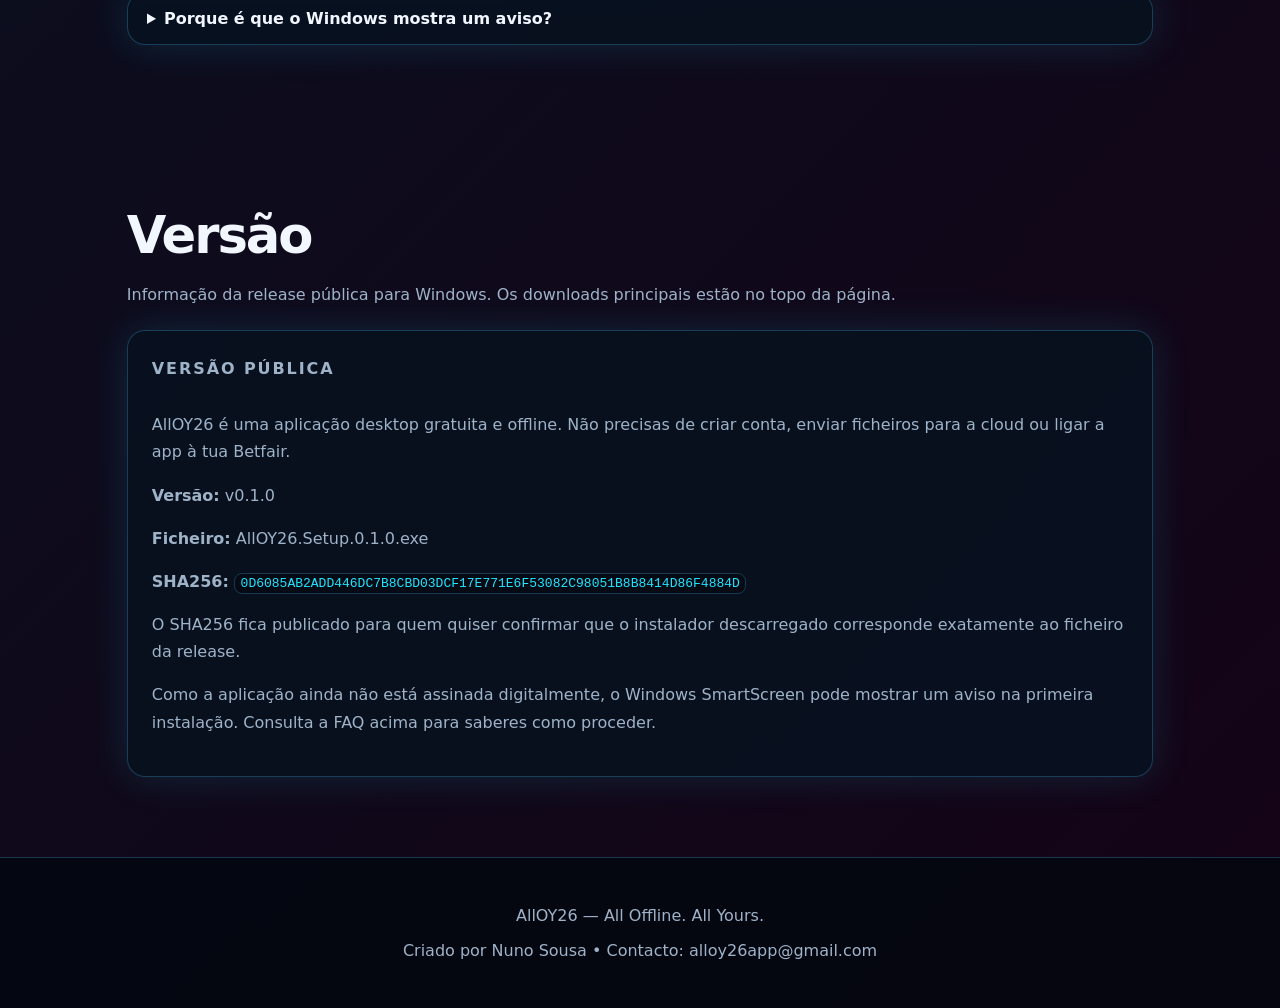
==== commit 6546342d: "guides - odds range" ====
--- a/index.html
+++ b/index.html
@@ -24,6 +24,7 @@
     <nav>
       <a href="#features">Funcionalidades</a>
       <a href="#screenshots">Screenshots</a>
+      <a href="#guides">Guias</a>
       <a href="#about">Sobre</a>
       <a href="#faq">FAQ</a>
       <a href="#download">Versão</a>
@@ -192,6 +193,68 @@
             </figcaption>
           </a>
         </div>
+      </div>
+    </section>
+
+    <section id="guides" class="section guides">
+      <h2>Guias</h2>
+
+      <p class="section-intro">
+        Demonstrações visuais das principais ferramentas do AllOY26. Os vídeos
+        só são carregados quando escolhes reproduzi-los.
+      </p>
+
+      <div class="guide-list">
+        <details class="guide-card">
+          <summary>
+            <span>
+              <strong>Descobre onde o teu resultado acontece</strong>
+              <small>Intervalos de odds · 1:30</small>
+            </span>
+            <span class="guide-summary-action">Ver guia</span>
+          </summary>
+
+          <div class="guide-content">
+            <div class="guide-copy">
+              <p>
+                Os breakpoints definem os limites usados para agrupar as odds.
+                Entre dois breakpoints é criado um novo intervalo.
+              </p>
+
+              <p>
+                Cada barra representa o Lucro/Perda total do intervalo. A altura
+                da linha tracejada em cada intervalo representa o número de apostas
+                realizadas nesse intervalo.
+              </p>
+
+              <div class="guide-reading">
+                <p>
+                  <strong>Barras · P/L</strong>
+                  <span>Leitura no eixo esquerdo.</span>
+                </p>
+                <p>
+                  <strong>Linhas tracejadas · Volume</strong>
+                  <span>Leitura no eixo direito.</span>
+                </p>
+              </div>
+
+              <p class="guide-tip">
+                Ativa Back/Lay para separar apostas a favor/contra e adiciona breakpoints
+                para analisar com maior detalhe os intervalos de odds relevantes.
+              </p>
+            </div>
+
+            <div class="guide-video-shell" data-youtube-id="0q15yprqXrE">
+              <button class="guide-video-trigger" type="button" aria-label="Reproduzir guia de intervalos de odds">
+                <img src="assets/guide-odds-range.png" alt="Gráfico de intervalos de odds do AllOY26">
+                <span class="guide-play">
+                  <span class="guide-play-icon" aria-hidden="true">▶</span>
+                  Ver demonstração
+                </span>
+              </button>
+            </div>
+          </div>
+        </details>
       </div>
     </section>
 
@@ -372,6 +435,23 @@
 
     window.addEventListener("DOMContentLoaded", openAnchoredDetails);
     window.addEventListener("hashchange", openAnchoredDetails);
+
+    document.querySelectorAll(".guide-video-trigger").forEach((trigger) => {
+      trigger.addEventListener("click", () => {
+        const shell = trigger.closest(".guide-video-shell");
+        const videoId = shell?.dataset.youtubeId;
+        if (!shell || !videoId) return;
+
+        const iframe = document.createElement("iframe");
+        iframe.src = `https://www.youtube-nocookie.com/embed/${videoId}?autoplay=1&rel=0`;
+        iframe.title = "Guia AllOY26: intervalos de odds";
+        iframe.allow = "accelerometer; autoplay; clipboard-write; encrypted-media; gyroscope; picture-in-picture; web-share";
+        iframe.allowFullscreen = true;
+        iframe.referrerPolicy = "strict-origin-when-cross-origin";
+
+        shell.replaceChildren(iframe);
+      }, { once: true });
+    });
   </script>
 </body>
 </html>
--- a/styles.css
+++ b/styles.css
@@ -478,6 +478,194 @@
   background: rgba(2, 7, 15, 0.82);
 }
 
+.guide-list {
+  margin-top: 2rem;
+}
+
+.guide-card {
+  overflow: hidden;
+  border: 1px solid var(--border);
+  border-radius: 18px;
+  background: var(--card);
+  box-shadow: var(--shadow);
+}
+
+.guide-card summary {
+  display: flex;
+  align-items: center;
+  justify-content: space-between;
+  gap: 1rem;
+  padding: 1.25rem 1.4rem;
+  cursor: pointer;
+  list-style: none;
+}
+
+.guide-card summary::-webkit-details-marker {
+  display: none;
+}
+
+.guide-card summary > span:first-child,
+.guide-card summary strong,
+.guide-card summary small {
+  display: block;
+}
+
+.guide-card summary strong {
+  color: var(--cyan);
+  font-size: 1.08rem;
+}
+
+.guide-card summary small {
+  margin-top: 0.3rem;
+  color: var(--muted);
+  font-size: 0.88rem;
+}
+
+.guide-summary-action {
+  flex: 0 0 auto;
+  color: #dcecff;
+  font-weight: 800;
+}
+
+.guide-summary-action::after {
+  content: " +";
+  color: var(--cyan);
+}
+
+.guide-card[open] .guide-summary-action::after {
+  content: " −";
+}
+
+.guide-content {
+  display: grid;
+  grid-template-columns: minmax(260px, 0.72fr) minmax(0, 1.28fr);
+  gap: 1.4rem;
+  padding: 0 1.4rem 1.4rem;
+  border-top: 1px solid var(--border);
+}
+
+.guide-copy {
+  padding-top: 1.2rem;
+}
+
+.guide-copy p,
+.guide-copy li {
+  color: var(--muted);
+  line-height: 1.65;
+}
+
+.guide-copy p:first-child {
+  margin-top: 0;
+  color: #dcecff;
+}
+
+.guide-copy strong {
+  color: var(--text);
+}
+
+.guide-reading {
+  display: grid;
+  gap: 0.65rem;
+  margin-top: 1.2rem;
+}
+
+.guide-reading p {
+  margin: 0;
+  padding: 0.8rem 0.9rem;
+  border: 1px solid var(--border);
+  border-radius: 12px;
+  background: rgba(2, 7, 15, 0.45);
+}
+
+.guide-reading strong,
+.guide-reading span {
+  display: block;
+}
+
+.guide-reading strong {
+  color: var(--cyan);
+}
+
+.guide-reading span {
+  margin-top: 0.2rem;
+  color: var(--muted);
+  font-size: 0.9rem;
+}
+
+.guide-copy .guide-tip {
+  margin-bottom: 0;
+  color: #dcecff;
+}
+
+.guide-video-shell {
+  min-width: 0;
+  margin-top: 1.4rem;
+  aspect-ratio: 16 / 9;
+  overflow: hidden;
+  border: 1px solid var(--border-strong);
+  border-radius: 14px;
+  background: #02070f;
+}
+
+.guide-video-trigger {
+  position: relative;
+  width: 100%;
+  height: 100%;
+  padding: 0;
+  border: 0;
+  background: #02070f;
+  cursor: pointer;
+}
+
+.guide-video-trigger::after {
+  content: "";
+  position: absolute;
+  inset: 0;
+  background: linear-gradient(180deg, transparent 50%, rgba(2, 7, 15, 0.72));
+}
+
+.guide-video-trigger img,
+.guide-video-shell iframe {
+  width: 100%;
+  height: 100%;
+  display: block;
+  border: 0;
+}
+
+.guide-video-trigger img {
+  object-fit: cover;
+  transition: transform 0.25s ease, opacity 0.25s ease;
+}
+
+.guide-video-trigger:hover img {
+  transform: scale(1.015);
+  opacity: 0.9;
+}
+
+.guide-play {
+  position: absolute;
+  z-index: 1;
+  left: 50%;
+  top: 50%;
+  display: inline-flex;
+  align-items: center;
+  gap: 0.65rem;
+  transform: translate(-50%, -50%);
+  padding: 0.8rem 1rem;
+  border: 1px solid var(--border-strong);
+  border-radius: 999px;
+  background: rgba(2, 7, 15, 0.88);
+  color: var(--text);
+  font: inherit;
+  font-weight: 900;
+  white-space: nowrap;
+  box-shadow: 0 0 28px rgba(32, 230, 255, 0.22);
+}
+
+.guide-play-icon {
+  color: var(--cyan);
+}
+
 @media (max-width: 900px) {
   .site-header {
     height: auto;
@@ -501,6 +689,14 @@
     grid-template-columns: 1fr;
   }
 
+  .guide-content {
+    grid-template-columns: 1fr;
+  }
+
+  .guide-video-shell {
+    margin-top: 0;
+  }
+
   .hero::before {
     inset: 3%;
   }
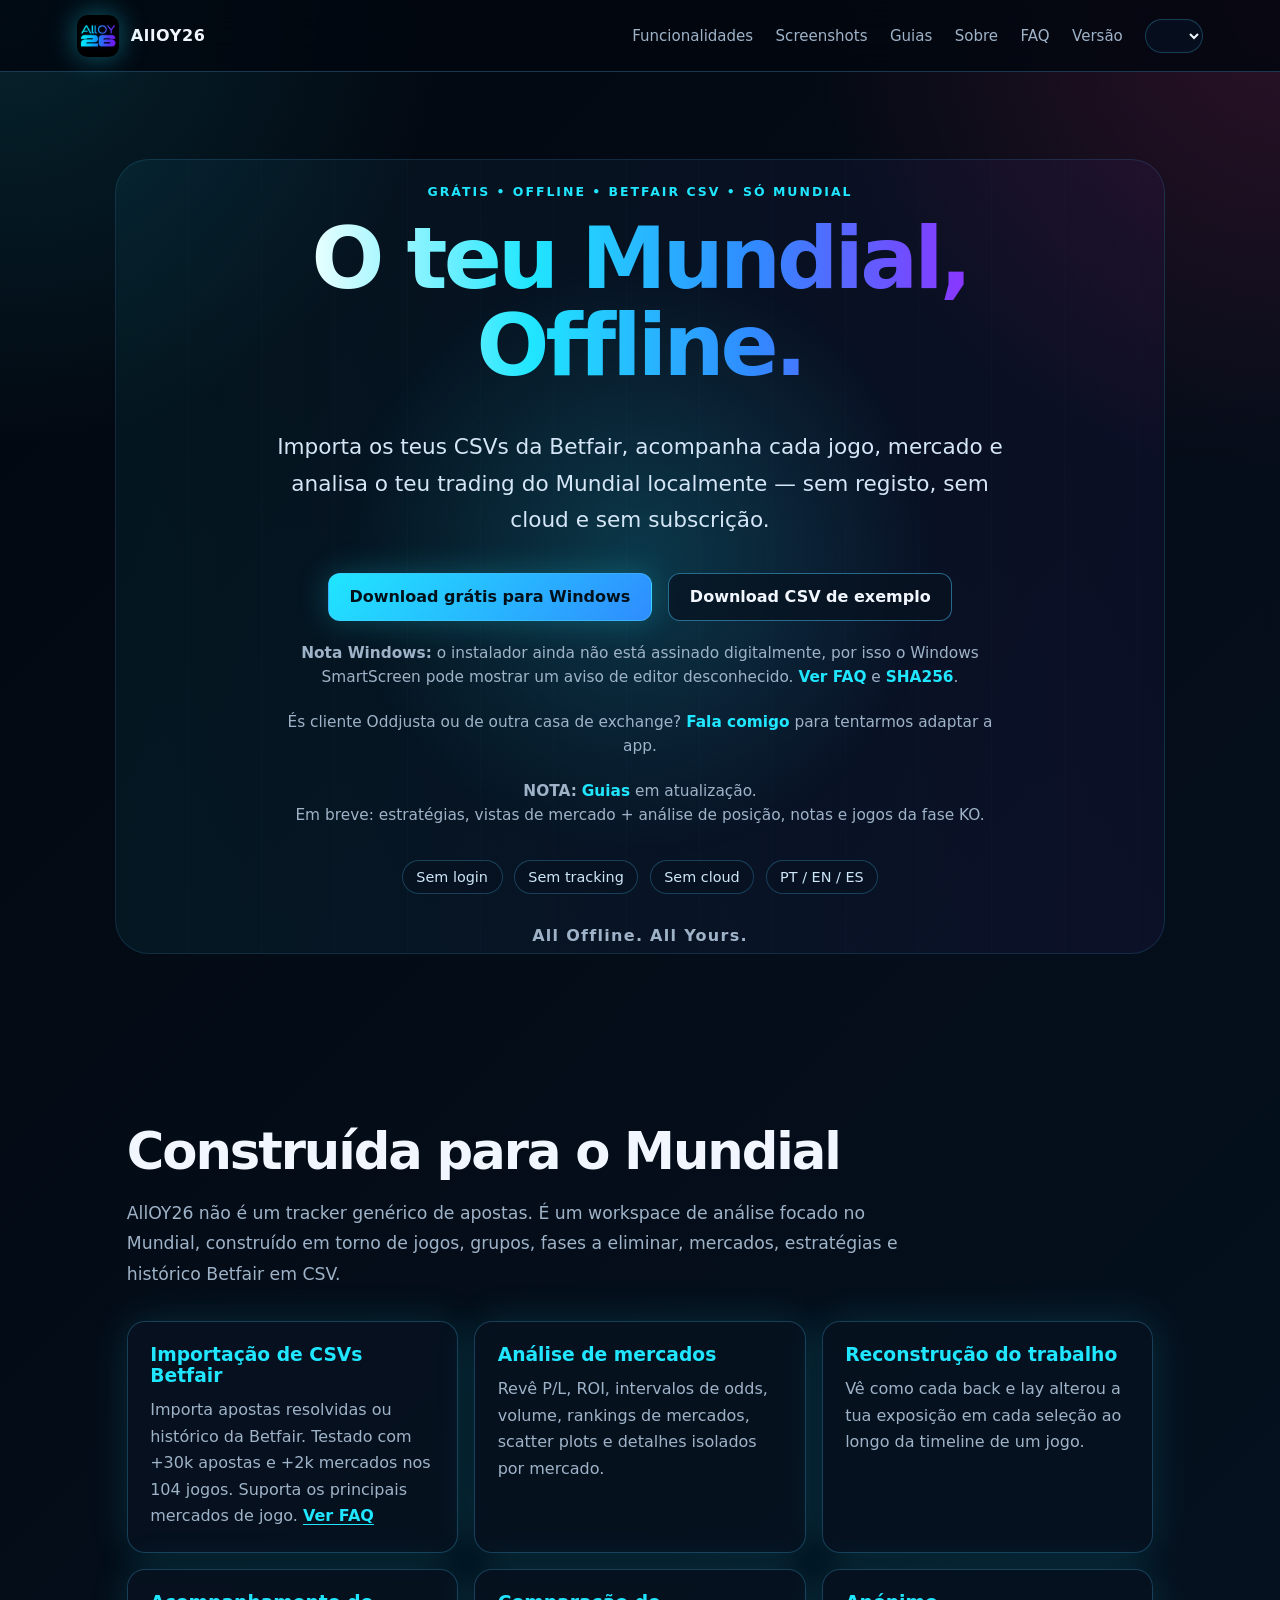
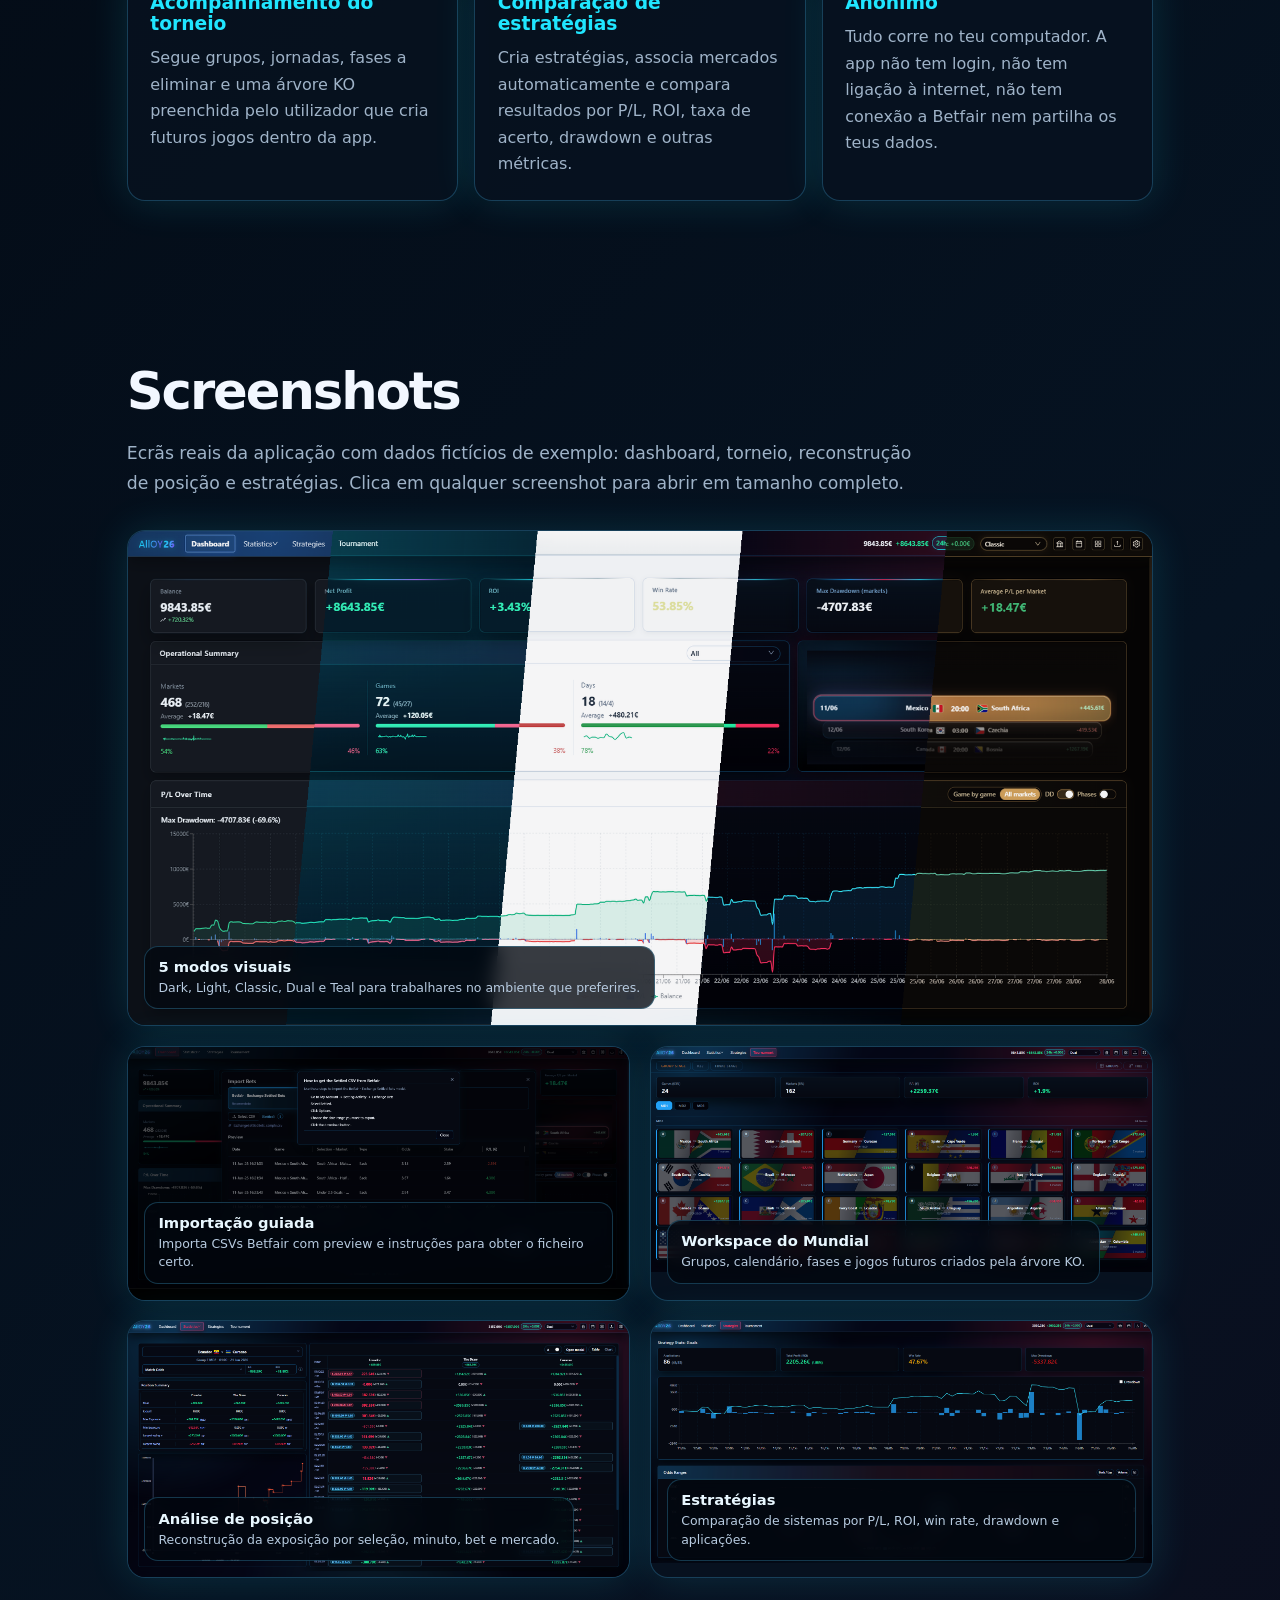
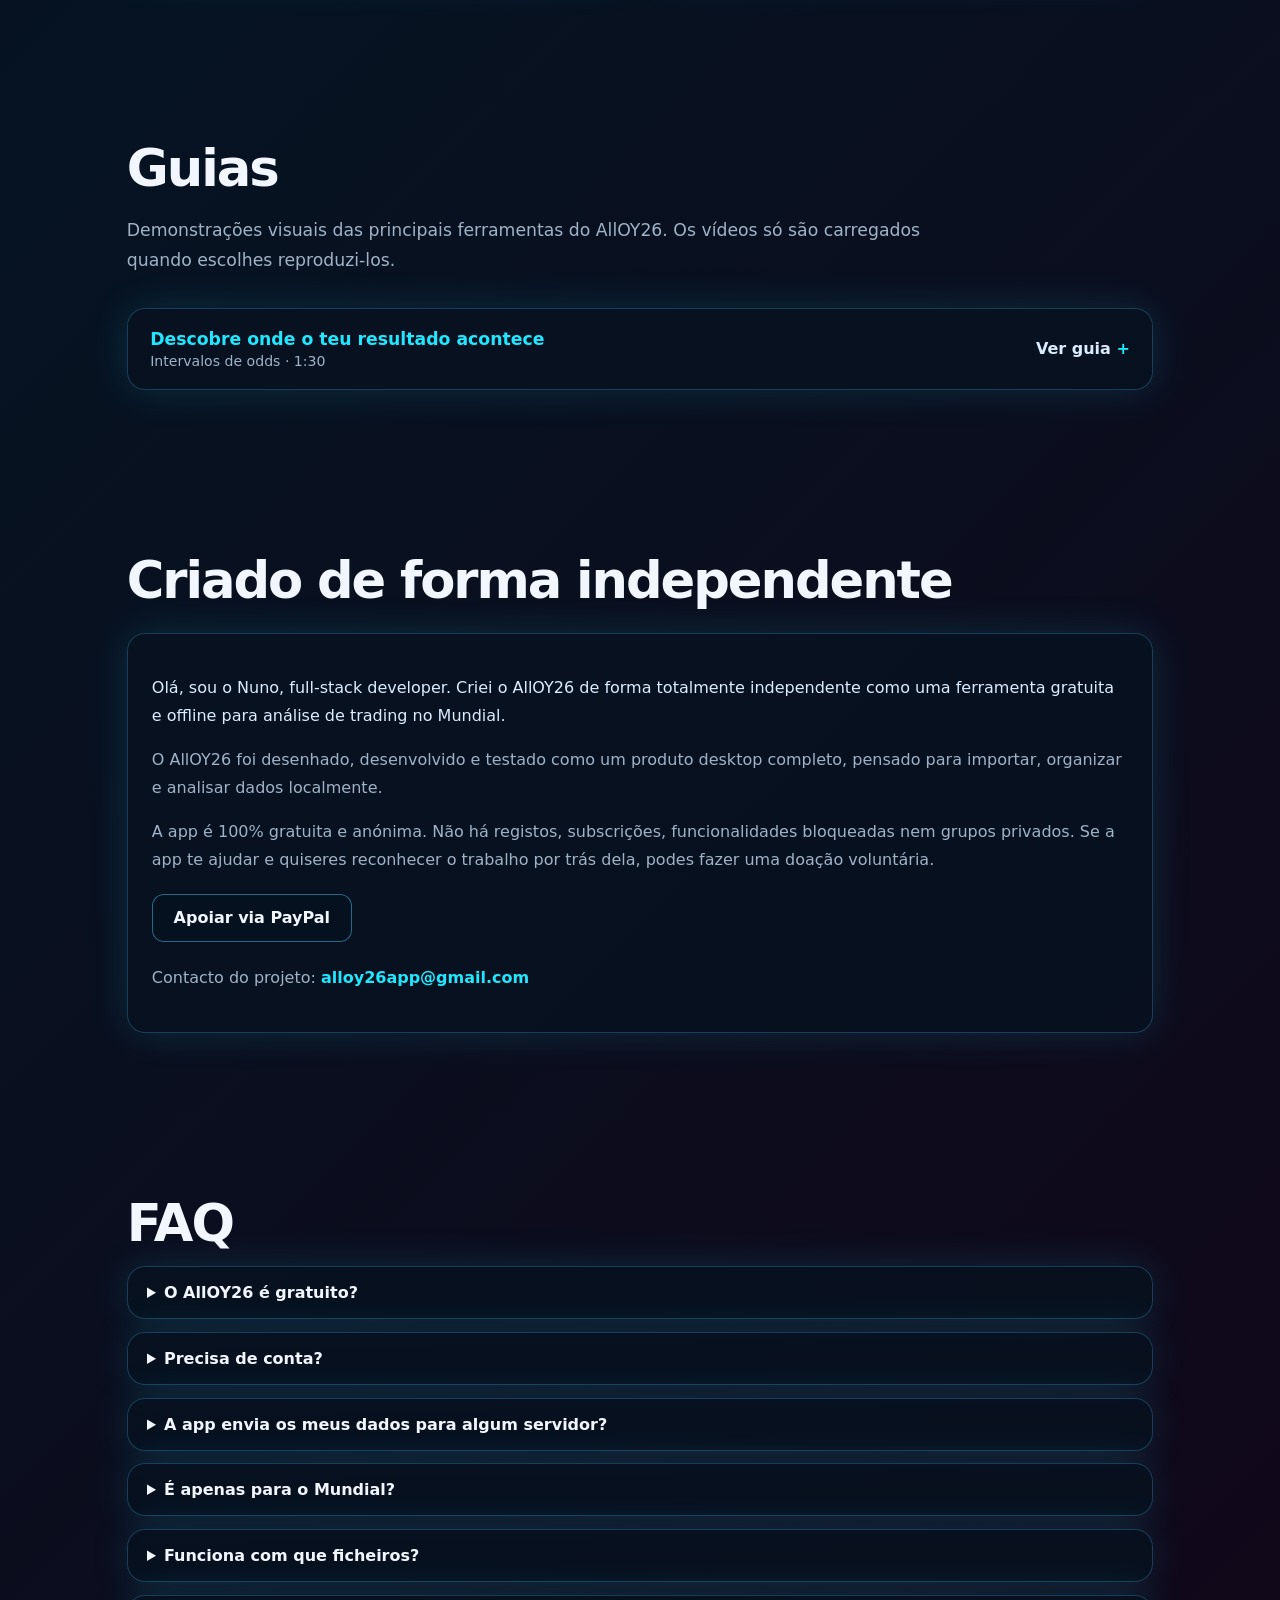
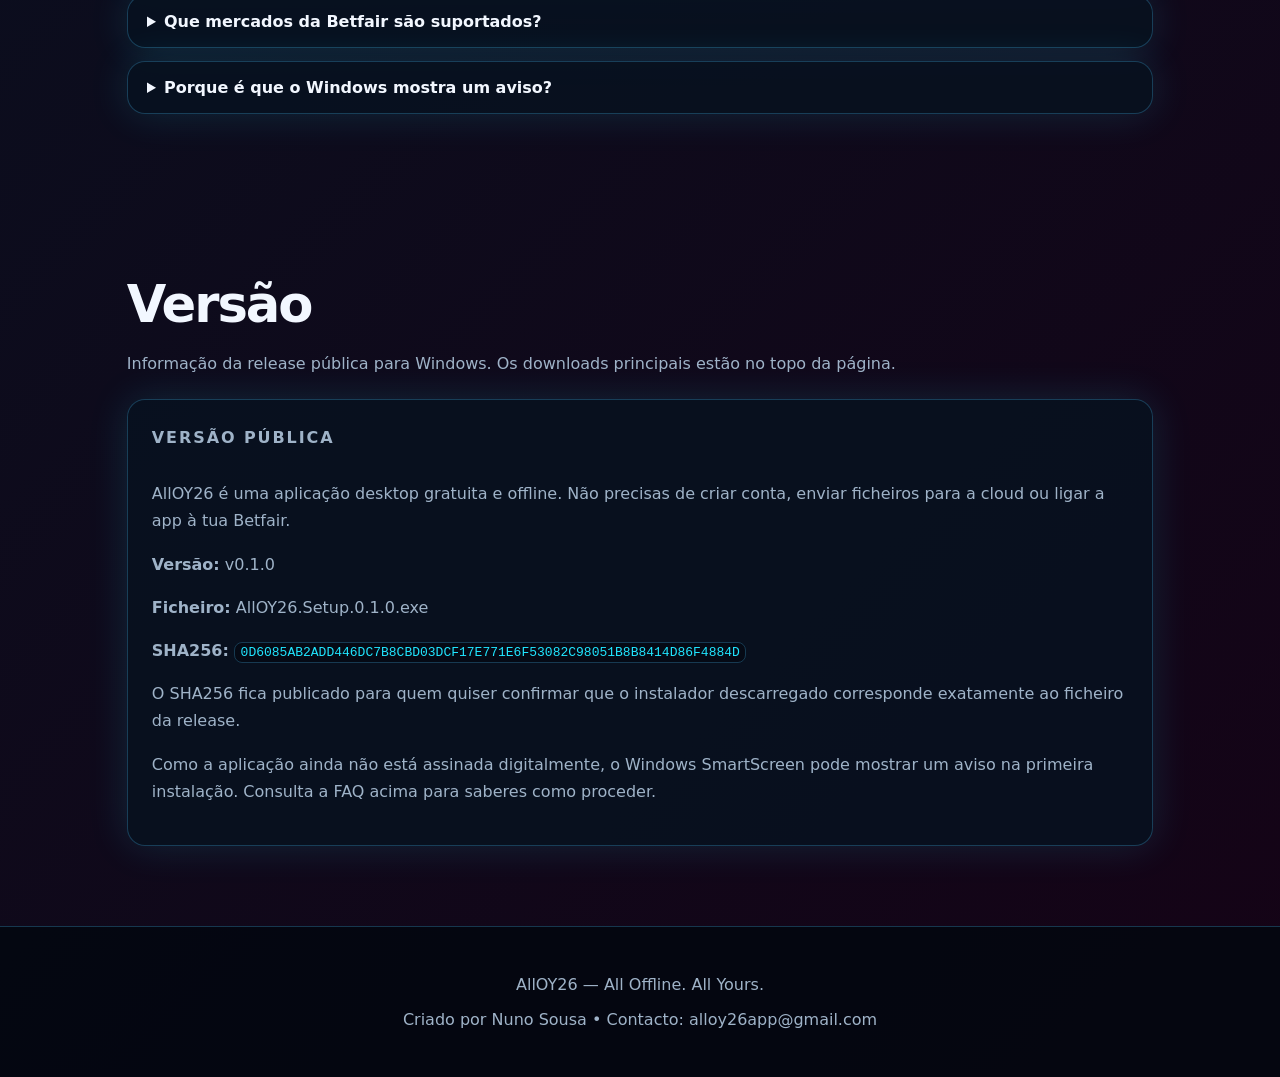
==== commit 4a163f53: "dev guides info" ====
--- a/index.html
+++ b/index.html
@@ -71,6 +71,12 @@
         <a href="mailto:alloy26app@gmail.com">Fala comigo</a> para tentarmos adaptar a app.
       </p>
 
+      <p class="hero-note">
+        <strong>NOTA:</strong> <a href="#guides">Guias</a> em atualização.<br>
+        Em breve: estratégias, vistas de mercado + análise de posição, notas
+        e jogos da fase KO.
+      </p>
+
       <div class="trust-row">
         <span>Sem login</span>
         <span>Sem tracking</span>
